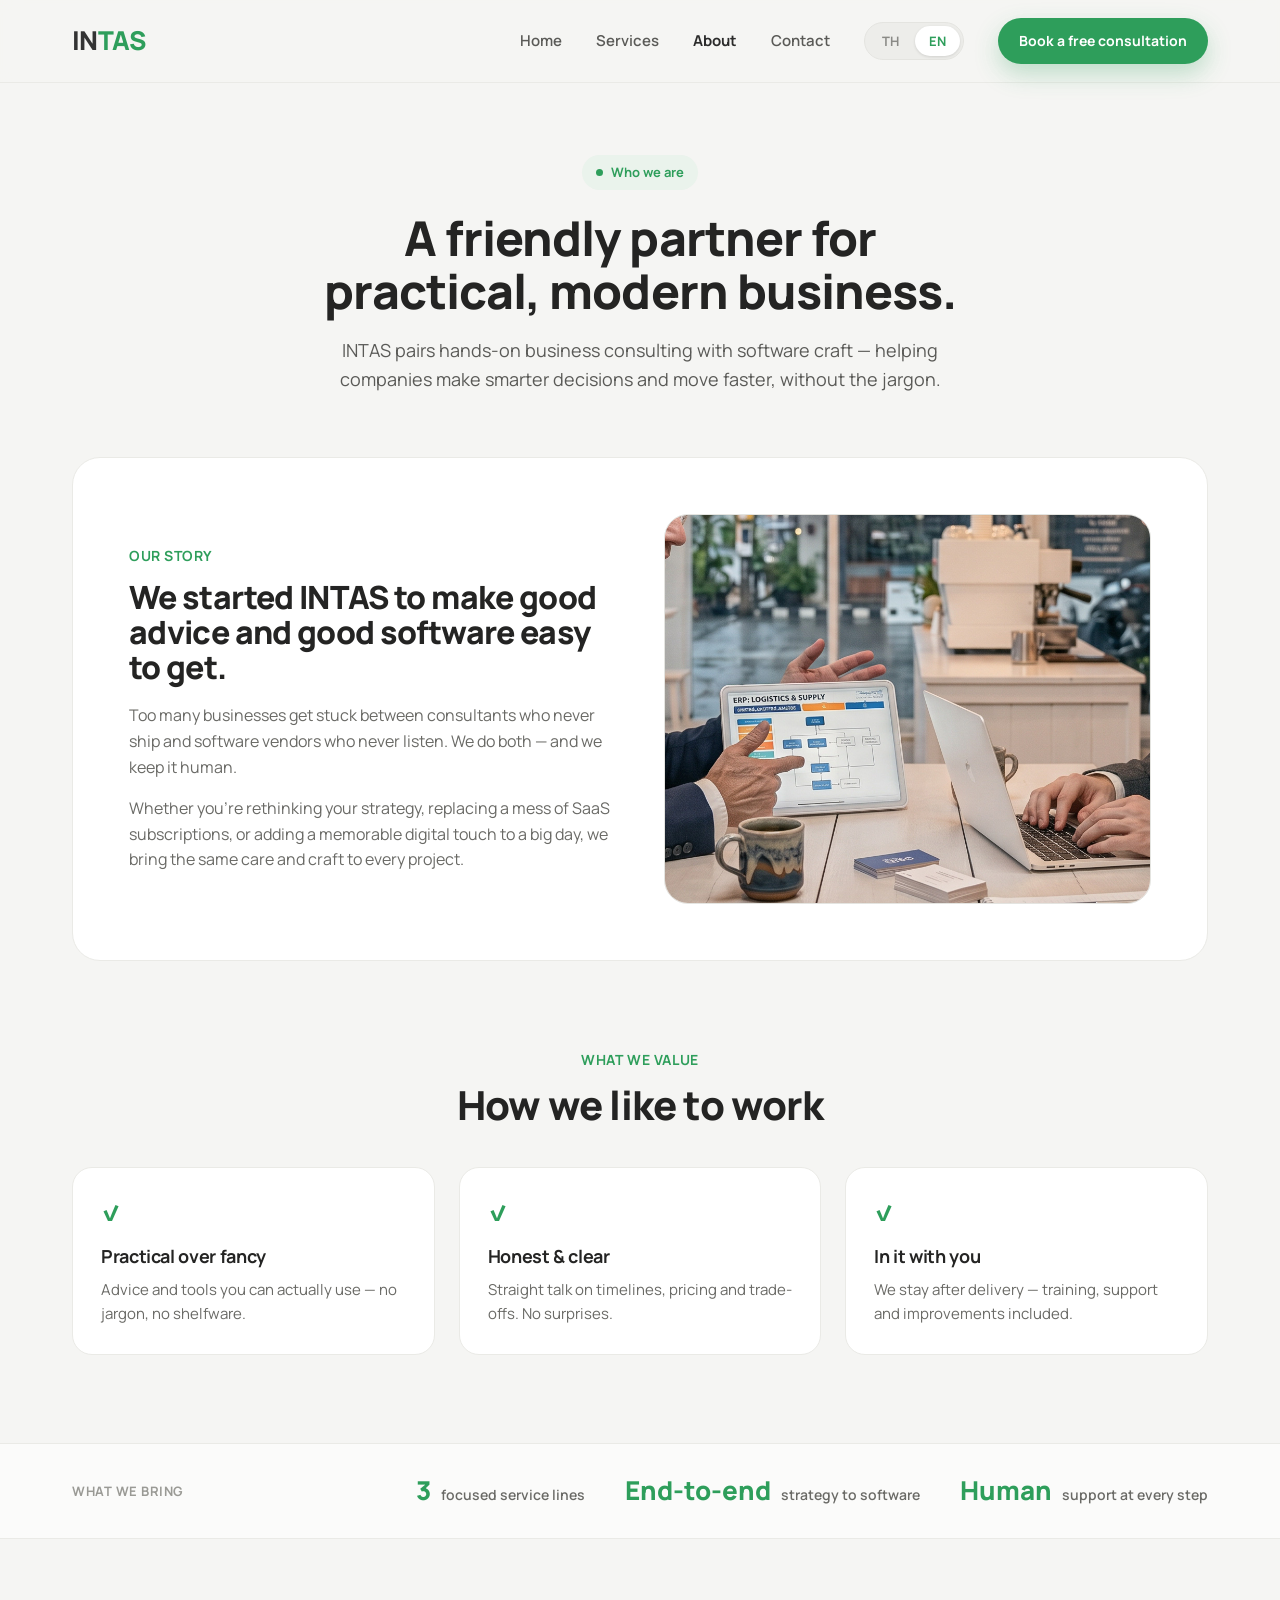
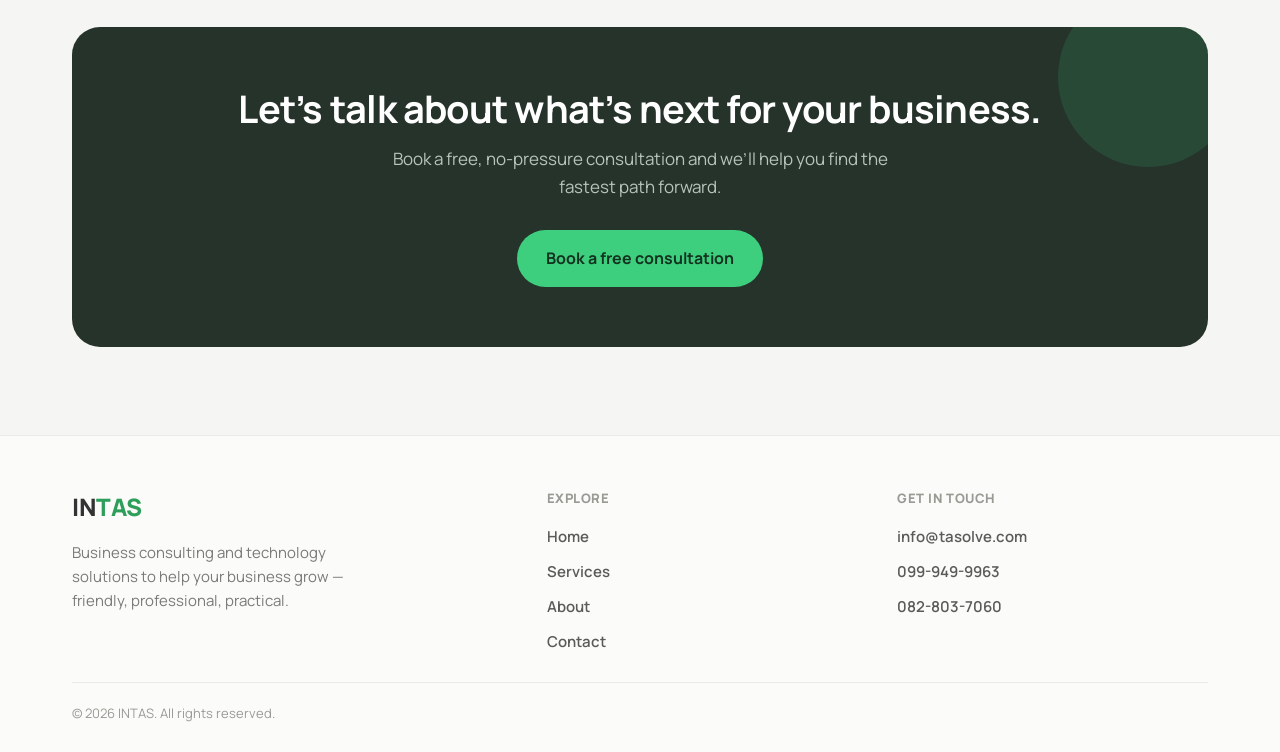
==== site/about.html @ 65f64a59 "Add INTAS bilingual (TH/EN) marketing site Complete 4-page static site (Home, Services, About, Conta" ====
<!DOCTYPE html>
<html lang="en">
<head>
  <meta charset="utf-8">
  <meta name="viewport" content="width=device-width, initial-scale=1">
  <title>About — INTAS</title>
  <meta name="description" content="INTAS is a friendly partner for practical, modern business — pairing hands-on consulting with software craft.">
  <link rel="preconnect" href="https://fonts.googleapis.com">
  <link rel="preconnect" href="https://fonts.gstatic.com" crossorigin>
  <link href="https://fonts.googleapis.com/css2?family=IBM+Plex+Sans+Thai:wght@400;500;600;700&family=Manrope:wght@400;500;600;700;800&display=swap" rel="stylesheet">
  <link rel="stylesheet" href="assets/css/styles.css">
</head>
<body>
<div class="page">

  <!-- NAV -->
  <header class="site-header">
    <nav class="nav wrap">
      <a href="index.html" class="brand">IN<span>TAS</span></a>
      <button class="nav-toggle" aria-label="Menu">
        <svg width="26" height="26" viewBox="0 0 24 24" fill="none" stroke="currentColor" stroke-width="2" stroke-linecap="round"><path d="M4 7h16M4 12h16M4 17h16"/></svg>
      </button>
      <div class="nav-links">
        <a href="index.html" class="nav-link" data-i18n="nav.home">Home</a>
        <a href="services.html" class="nav-link" data-i18n="nav.services">Services</a>
        <a href="about.html" class="nav-link active" data-i18n="nav.about">About</a>
        <a href="contact.html" class="nav-link" data-i18n="nav.contact">Contact</a>
        <div class="lang">
          <button data-lang="TH">TH</button>
          <button data-lang="EN">EN</button>
        </div>
        <a href="contact.html" class="btn btn-primary btn-sm" data-i18n="nav.cta">Book a free consultation</a>
      </div>
    </nav>
  </header>

  <!-- PAGE HERO -->
  <section class="page-hero wrap">
    <div class="badge" style="margin-left:auto;margin-right:auto;"><span class="dot"></span><span data-i18n="home.about.eyebrow">Who we are</span></div>
    <h1 data-i18n="about.hero.title">A friendly partner for practical, modern business.</h1>
    <p data-i18n="about.hero.text">INTAS pairs hands-on business consulting with software craft — helping companies make smarter decisions and move faster, without the jargon.</p>
  </section>

  <!-- STORY -->
  <section class="wrap section-pad" style="padding-top:24px;">
    <div class="panel">
      <div>
        <div class="eyebrow" data-i18n="about.story.eyebrow">Our story</div>
        <h2 class="h2" style="font-size:32px;margin-bottom:18px;" data-i18n="about.story.title">We started INTAS to make good advice and good software easy to get.</h2>
        <p style="font-size:16px;color:#6A6A66;margin:0 0 16px;" data-i18n="about.story.p1">Too many businesses get stuck between consultants who never ship and software vendors who never listen. We do both — and we keep it human.</p>
        <p style="font-size:16px;color:#6A6A66;margin:0;" data-i18n="about.story.p2">Whether you’re rethinking your strategy, replacing a mess of SaaS subscriptions, or adding a memorable digital touch to a big day, we bring the same care and craft to every project.</p>
      </div>
      <div class="photo has-img" style="aspect-ratio:5/4;"><img src="assets/img/team.jpg" alt="The INTAS team"></div>
    </div>
  </section>

  <!-- VALUES -->
  <section class="wrap section-pad" style="padding-top:0;">
    <div class="center" style="margin-bottom:40px;">
      <div class="eyebrow" data-i18n="about.values.eyebrow">What we value</div>
      <h2 class="h2" data-i18n="about.values.title">How we like to work</h2>
    </div>
    <div class="value-grid">
      <div class="value">
        <div class="num">✓</div>
        <h3 data-i18n="about.v1.t">Practical over fancy</h3>
        <p data-i18n="about.v1.d">Advice and tools you can actually use — no jargon, no shelfware.</p>
      </div>
      <div class="value">
        <div class="num">✓</div>
        <h3 data-i18n="about.v2.t">Honest &amp; clear</h3>
        <p data-i18n="about.v2.d">Straight talk on timelines, pricing and trade-offs. No surprises.</p>
      </div>
      <div class="value">
        <div class="num">✓</div>
        <h3 data-i18n="about.v3.t">In it with you</h3>
        <p data-i18n="about.v3.d">We stay after delivery — training, support and improvements included.</p>
      </div>
    </div>
  </section>

  <!-- STATS STRIP -->
  <section class="trust">
    <div class="trust-inner wrap">
      <span class="label" data-i18n="about.stats.title">What we bring</span>
      <div class="stats">
        <div class="stat"><span class="big" data-i18n="trust.s1big">3</span><span class="sm" data-i18n="trust.s1">focused service lines</span></div>
        <div class="stat"><span class="big" data-i18n="trust.s2big">End-to-end</span><span class="sm" data-i18n="trust.s2">strategy to software</span></div>
        <div class="stat"><span class="big" data-i18n="trust.s3big">Human</span><span class="sm" data-i18n="trust.s3">support at every step</span></div>
      </div>
    </div>
  </section>

  <!-- CTA BAND -->
  <section class="wrap section-pad">
    <div class="cta-band">
      <h2 data-i18n="cta.title">Let’s talk about what’s next for your business.</h2>
      <p data-i18n="cta.text">Book a free, no-pressure consultation and we’ll help you find the fastest path forward.</p>
      <a href="contact.html" class="btn btn-bright" data-i18n="cta.btn">Book a free consultation</a>
    </div>
  </section>

  <!-- FOOTER -->
  <footer class="site-footer">
    <div class="footer-grid wrap">
      <div>
        <div class="brand">IN<span>TAS</span></div>
        <p data-i18n="footer.tagline">Business consulting and technology solutions to help your business grow — friendly, professional, practical.</p>
      </div>
      <div class="footer-col">
        <div class="head" data-i18n="footer.explore">Explore</div>
        <div class="links">
          <a href="index.html" data-i18n="nav.home">Home</a>
          <a href="services.html" data-i18n="nav.services">Services</a>
          <a href="about.html" data-i18n="nav.about">About</a>
          <a href="contact.html" data-i18n="nav.contact">Contact</a>
        </div>
      </div>
      <div class="footer-col">
        <div class="head" data-i18n="footer.getintouch">Get in touch</div>
        <div class="links">
          <a href="mailto:info@tasolve.com">info@tasolve.com</a>
          <a href="tel:0999499963">099-949-9963</a>
          <a href="tel:0828037060">082-803-7060</a>
        </div>
      </div>
    </div>
    <div class="footer-bottom wrap">
      <div class="rule" data-i18n="footer.rights">© 2026 INTAS. All rights reserved.</div>
    </div>
  </footer>

</div>
<script src="assets/js/i18n.js"></script>
<script src="assets/js/main.js"></script>
</body>
</html>
---- site/assets/css/styles.css ----
/* ===========================================================
   INTAS — design system
   Extracted from the original bundle and expanded into a
   clean, reusable stylesheet for the full multi-page site.
   =========================================================== */

:root {
  --bg:        #F5F5F3;
  --surface:   #FFFFFF;
  --surface-2: #FBFBFA;
  --tint:      #EAF3EC;   /* soft green wash */
  --ink:       #242423;   /* headings */
  --body:      #2B2B2B;
  --muted:     #6A6A66;
  --muted-2:   #5A5A57;
  --faint:     #9A9A95;
  --line:      #EAEAE6;
  --line-2:    #E4E4E0;
  --green:     #2E9E5B;
  --green-dk:  #24824A;
  --green-br:  #3ECF7E;
  --dark:      #26332B;
  --shadow-sm: 0 1px 4px rgba(30,30,28,0.08);
  --shadow-md: 0 10px 24px rgba(46,158,91,0.28);
  --shadow-lg: 0 14px 34px rgba(30,30,28,0.10);
  --radius:    20px;
  --radius-lg: 28px;
  --wrap:      1200px;
}

* { box-sizing: border-box; }
html, body { margin: 0; padding: 0; }
html { scroll-behavior: smooth; }

body {
  /* Latin renders in Manrope; Thai glyphs fall through to IBM Plex Sans Thai */
  font-family: 'Manrope', 'IBM Plex Sans Thai', system-ui, -apple-system, BlinkMacSystemFont, sans-serif;
  background: var(--bg);
  color: var(--body);
  -webkit-font-smoothing: antialiased;
  line-height: 1.6;
}

/* ---------- Thai typography tuning ----------
   Thai stacks vowels/tone marks vertically and doesn't use negative
   letter-spacing, so tighten nothing and give headings room to breathe. */
html[lang="th"] body,
html[lang="th"] h1, html[lang="th"] h2, html[lang="th"] h3,
html[lang="th"] .h1, html[lang="th"] .h2, html[lang="th"] .h3,
html[lang="th"] .brand { letter-spacing: normal; }
html[lang="th"] .h1, html[lang="th"] .hero h1 { line-height: 1.22; }
html[lang="th"] .h2, html[lang="th"] .cta-band h2,
html[lang="th"] .page-hero h1 { line-height: 1.3; }
html[lang="th"] .lead, html[lang="th"] p { line-height: 1.8; }
html[lang="th"] .badge, html[lang="th"] .eyebrow,
html[lang="th"] .trust .label, html[lang="th"] .footer-col .head,
html[lang="th"] .contact-item .k { letter-spacing: 0.01em; }

a { color: var(--green); text-decoration: none; transition: color .15s; }
a:hover { color: var(--green-dk); }
::selection { background: #cfe9d8; }
img { max-width: 100%; display: block; }

h1, h2, h3 { color: var(--ink); letter-spacing: -0.02em; margin: 0; }

.wrap { max-width: var(--wrap); margin: 0 auto; width: 100%; }
.page { min-height: 100vh; display: flex; flex-direction: column; background: var(--bg); }
.eyebrow {
  color: var(--green); font-weight: 700; font-size: 14px;
  letter-spacing: 0.04em; text-transform: uppercase; margin-bottom: 12px;
}
.lead { font-size: 19px; line-height: 1.6; color: var(--muted-2); }

/* ---------- buttons ---------- */
.btn {
  display: inline-block; font-weight: 700; font-size: 16px;
  padding: 15px 28px; border-radius: 999px; cursor: pointer;
  border: 1px solid transparent; transition: transform .12s, box-shadow .12s, background .15s;
  font-family: inherit;
}
.btn:hover { transform: translateY(-1px); }
.btn-primary { background: var(--green); color: #fff; box-shadow: var(--shadow-md); }
.btn-primary:hover { background: var(--green-dk); color: #fff; }
.btn-ghost { background: #fff; color: var(--body); border-color: var(--line-2); }
.btn-ghost:hover { color: var(--body); border-color: #cfcfca; }
.btn-bright { background: var(--green-br); color: #123320; }
.btn-bright:hover { color: #123320; }
.btn-sm { font-size: 14px; padding: 11px 20px; }

/* ---------- header / nav ---------- */
.site-header {
  position: sticky; top: 0; z-index: 20;
  background: rgba(245,245,243,0.85);
  backdrop-filter: blur(10px); -webkit-backdrop-filter: blur(10px);
  border-bottom: 1px solid var(--line);
}
.nav { padding: 18px 32px; display: flex; align-items: center; justify-content: space-between; gap: 24px; }
.brand { font-size: 26px; font-weight: 800; letter-spacing: -0.02em; color: #333; }
.brand span { color: var(--green); }
.nav-links { display: flex; align-items: center; gap: 34px; }
.nav-links a.nav-link { color: var(--muted-2); font-weight: 600; font-size: 15px; }
.nav-links a.nav-link.active { color: var(--body); font-weight: 700; }
.nav-links a.nav-link:hover { color: var(--green); }

/* language toggle */
.lang {
  display: inline-flex; background: #EDEDEA; border: 1px solid var(--line-2);
  border-radius: 999px; padding: 3px; gap: 2px;
}
.lang button {
  padding: 6px 14px; border: none; border-radius: 999px; font-family: inherit;
  font-weight: 700; font-size: 13px; cursor: pointer; transition: all .15s;
  background: transparent; color: #8A8A86;
}
.lang button.active { background: #fff; color: var(--green); box-shadow: 0 1px 3px rgba(0,0,0,0.12); }

/* mobile nav toggle */
.nav-toggle {
  display: none; background: none; border: none; cursor: pointer; padding: 6px;
  color: var(--ink);
}

/* ---------- sections ---------- */
section { width: 100%; }
.section-pad { padding: 88px 32px; }
.section-head { display: flex; align-items: flex-end; justify-content: space-between; gap: 24px; margin-bottom: 40px; flex-wrap: wrap; }
.h1 { font-size: 56px; line-height: 1.08; font-weight: 800; color: var(--ink); text-wrap: balance; }
.h2 { font-size: 40px; line-height: 1.1; font-weight: 800; }
.h3 { font-size: 21px; font-weight: 800; }

/* pill badge */
.badge {
  display: inline-flex; align-items: center; gap: 8px; background: var(--tint);
  color: var(--green); font-weight: 700; font-size: 13px; padding: 7px 14px;
  border-radius: 999px; margin-bottom: 22px;
}
.badge .dot { width: 7px; height: 7px; border-radius: 50%; background: var(--green); display: inline-block; }

/* ---------- hero ---------- */
.hero { display: grid; grid-template-columns: 1.05fr 0.95fr; gap: 56px; align-items: center; padding: 80px 32px 70px; }
.hero h1 { margin: 0 0 22px; }
.hero .lead { margin: 0 0 34px; max-width: 520px; }
.hero-actions { display: flex; gap: 14px; flex-wrap: wrap; }
.hero-art { position: relative; }
.photo {
  border-radius: 24px; overflow: hidden; border: 1px solid var(--line-2);
  background-image: repeating-linear-gradient(135deg,#EDEDEA 0 14px,#F4F4F1 14px 28px);
  display: flex; align-items: flex-end; justify-content: center; padding: 22px;
}
.photo .tag {
  font-family: ui-monospace, Menlo, monospace; font-size: 12px; color: var(--faint);
  background: #fff; padding: 6px 12px; border-radius: 8px; border: 1px solid var(--line-2);
}
/* real image variant — fills the box, no stripes/padding */
.photo.has-img { padding: 0; background: none; }
.photo.has-img img { width: 100%; height: 100%; object-fit: cover; }
.float-card {
  position: absolute; bottom: -22px; left: -22px; background: #fff; border: 1px solid #EAEAE6;
  border-radius: 18px; padding: 16px 20px; box-shadow: var(--shadow-lg);
  display: flex; align-items: center; gap: 14px;
}
.float-card .ic {
  width: 44px; height: 44px; border-radius: 12px; background: var(--tint);
  display: flex; align-items: center; justify-content: center; font-weight: 800; color: var(--green); font-size: 18px;
}
.float-card .t1 { font-weight: 800; font-size: 16px; color: var(--ink); }
.float-card .t2 { font-size: 13px; color: #7A7A76; }

/* ---------- trust strip ---------- */
.trust { border-top: 1px solid var(--line); border-bottom: 1px solid var(--line); background: var(--surface-2); }
.trust-inner { padding: 26px 32px; display: flex; flex-wrap: wrap; gap: 40px; align-items: center; justify-content: space-between; }
.trust .label { font-size: 13px; font-weight: 700; letter-spacing: 0.04em; text-transform: uppercase; color: var(--faint); }
.trust .stats { display: flex; flex-wrap: wrap; gap: 40px; }
.stat { display: flex; align-items: baseline; gap: 10px; }
.stat .big { font-size: 26px; font-weight: 800; color: var(--green); }
.stat .sm { font-size: 14px; color: var(--muted); font-weight: 600; }

/* ---------- cards grid ---------- */
.grid-3 { display: grid; grid-template-columns: repeat(3,1fr); gap: 24px; }
.grid-2 { display: grid; grid-template-columns: 1fr 1fr; gap: 24px; }
.card {
  background: #fff; border: 1px solid var(--line); border-radius: var(--radius);
  padding: 30px; display: flex; flex-direction: column; gap: 16px;
}
.card .icon {
  width: 52px; height: 52px; border-radius: 14px; background: var(--tint);
  display: flex; align-items: center; justify-content: center;
}
.card h3 { color: var(--ink); }
.card p { font-size: 15px; line-height: 1.6; color: var(--muted); margin: 0; flex: 1; }
.card .more { font-weight: 700; font-size: 14px; color: var(--green); }

/* feature list inside cards */
.ticks { list-style: none; padding: 0; margin: 0; display: flex; flex-direction: column; gap: 10px; }
.ticks li { display: flex; gap: 10px; font-size: 15px; color: var(--muted-2); line-height: 1.5; }
.ticks li::before { content: "✓"; color: var(--green); font-weight: 800; }

/* ---------- panel (about teaser / generic) ---------- */
.panel {
  background: #fff; border: 1px solid var(--line); border-radius: var(--radius-lg);
  padding: 56px; display: grid; grid-template-columns: 1fr 1fr; gap: 48px; align-items: center;
}

/* ---------- CTA band ---------- */
.cta-band {
  background: var(--dark); border-radius: var(--radius-lg); padding: 60px;
  text-align: center; position: relative; overflow: hidden;
}
.cta-band::after {
  content: ""; position: absolute; top: -40px; right: -30px; width: 180px; height: 180px;
  border-radius: 50%; background: rgba(62,207,126,0.14);
}
.cta-band h2 { color: #fff; font-size: 38px; line-height: 1.12; margin: 0 0 16px; position: relative; }
.cta-band p { font-size: 17px; color: #B7C4BB; margin: 0 auto 30px; max-width: 520px; position: relative; }
.cta-band .btn { position: relative; }

/* ---------- footer ---------- */
.site-footer { margin-top: auto; border-top: 1px solid var(--line); background: var(--surface-2); }
.footer-grid { padding: 52px 32px 28px; display: grid; grid-template-columns: 1.4fr 1fr 1fr; gap: 40px; }
.footer-grid .brand { font-size: 24px; margin-bottom: 14px; }
.footer-grid p { font-size: 15px; line-height: 1.6; color: #7A7A76; margin: 0; max-width: 300px; }
.footer-col .head { font-size: 13px; font-weight: 800; letter-spacing: 0.04em; text-transform: uppercase; color: var(--faint); margin-bottom: 16px; }
.footer-col .links { display: flex; flex-direction: column; gap: 11px; }
.footer-col .links a { color: var(--muted-2); font-weight: 600; font-size: 15px; }
.footer-col .links a:hover { color: var(--green); }
.footer-bottom { padding: 0 32px 28px; }
.footer-bottom .rule { border-top: 1px solid var(--line); padding-top: 20px; font-size: 13px; color: var(--faint); }

/* ---------- page header (inner pages) ---------- */
.page-hero { padding: 72px 32px 40px; text-align: center; }
.page-hero h1 { font-size: 48px; line-height: 1.1; font-weight: 800; margin: 0 auto 18px; max-width: 720px; text-wrap: balance; }
.page-hero p { font-size: 18px; color: var(--muted-2); margin: 0 auto; max-width: 620px; }

/* ---------- contact form ---------- */
.form-grid { display: grid; grid-template-columns: 1fr 1fr; gap: 48px; align-items: start; }
.field { display: flex; flex-direction: column; gap: 7px; margin-bottom: 18px; }
.field label { font-size: 14px; font-weight: 700; color: var(--ink); }
.field input, .field textarea, .field select {
  font-family: inherit; font-size: 15px; color: var(--body); background: #fff;
  border: 1px solid var(--line-2); border-radius: 12px; padding: 13px 15px; width: 100%;
  transition: border-color .15s, box-shadow .15s;
}
.field textarea { min-height: 130px; resize: vertical; }
.field input:focus, .field textarea:focus, .field select:focus {
  outline: none; border-color: var(--green); box-shadow: 0 0 0 3px rgba(46,158,91,0.14);
}
.contact-panel {
  background: #fff; border: 1px solid var(--line); border-radius: var(--radius-lg); padding: 40px;
}
.contact-info { display: flex; flex-direction: column; gap: 26px; }
.contact-item { display: flex; gap: 16px; align-items: flex-start; }
.contact-item .ic {
  width: 46px; height: 46px; flex: none; border-radius: 12px; background: var(--tint);
  display: flex; align-items: center; justify-content: center;
}
.contact-item .k { font-size: 13px; font-weight: 700; text-transform: uppercase; letter-spacing: 0.04em; color: var(--faint); margin-bottom: 3px; }
.contact-item .v { font-size: 16px; font-weight: 700; color: var(--ink); }
.contact-item .v a { color: var(--ink); }
.contact-item .v a:hover { color: var(--green); }
.form-note { font-size: 13px; color: var(--faint); margin-top: 6px; }
.form-success {
  display: none; background: var(--tint); border: 1px solid #cfe9d8; color: var(--green-dk);
  border-radius: 12px; padding: 14px 16px; font-weight: 600; font-size: 15px; margin-bottom: 18px;
}
.form-success.show { display: block; }

/* ---------- value / step rows ---------- */
.value-grid { display: grid; grid-template-columns: repeat(3,1fr); gap: 24px; }
.value { background: #fff; border: 1px solid var(--line); border-radius: var(--radius); padding: 28px; }
.value .num { font-size: 22px; font-weight: 800; color: var(--green); margin-bottom: 10px; }
.value h3 { font-size: 18px; margin-bottom: 8px; }
.value p { font-size: 15px; color: var(--muted); margin: 0; }

/* utilities */
.mt-0 { margin-top: 0; }
.center { text-align: center; }
.max-720 { max-width: 720px; margin-left: auto; margin-right: auto; }

/* ===========================================================
   Responsive
   =========================================================== */
@media (max-width: 900px) {
  .h1, .hero h1 { font-size: 42px; }
  .h2 { font-size: 32px; }
  .page-hero h1 { font-size: 38px; }
  .cta-band h2 { font-size: 30px; }
  .hero { grid-template-columns: 1fr; gap: 40px; padding: 56px 24px 50px; }
  .grid-3, .value-grid { grid-template-columns: 1fr; }
  .grid-2 { grid-template-columns: 1fr; }
  .panel { grid-template-columns: 1fr; padding: 36px; }
  .form-grid { grid-template-columns: 1fr; gap: 32px; }
  .footer-grid { grid-template-columns: 1fr; gap: 28px; }
  .section-pad { padding: 60px 24px; }
  .cta-band { padding: 40px 28px; }

  /* mobile nav */
  .nav-toggle { display: inline-flex; }
  .nav-links {
    position: absolute; top: 100%; left: 0; right: 0;
    background: var(--bg); border-bottom: 1px solid var(--line);
    flex-direction: column; align-items: stretch; gap: 0; padding: 8px 24px 20px;
    display: none;
  }
  .nav-links.open { display: flex; }
  .nav-links a.nav-link { padding: 12px 0; border-bottom: 1px solid var(--line); }
  .nav-links .lang, .nav-links .btn { align-self: flex-start; margin-top: 14px; }
}

@media (max-width: 560px) {
  .nav { padding: 16px 20px; }
  .section-pad { padding: 48px 20px; }
  .hero { padding: 40px 20px; }
  .page-hero { padding: 48px 20px 28px; }
  .h1, .hero h1 { font-size: 34px; }
  .page-hero h1 { font-size: 30px; }
  .contact-panel, .panel { padding: 26px; }
  .float-card { left: 0; bottom: -18px; }
}
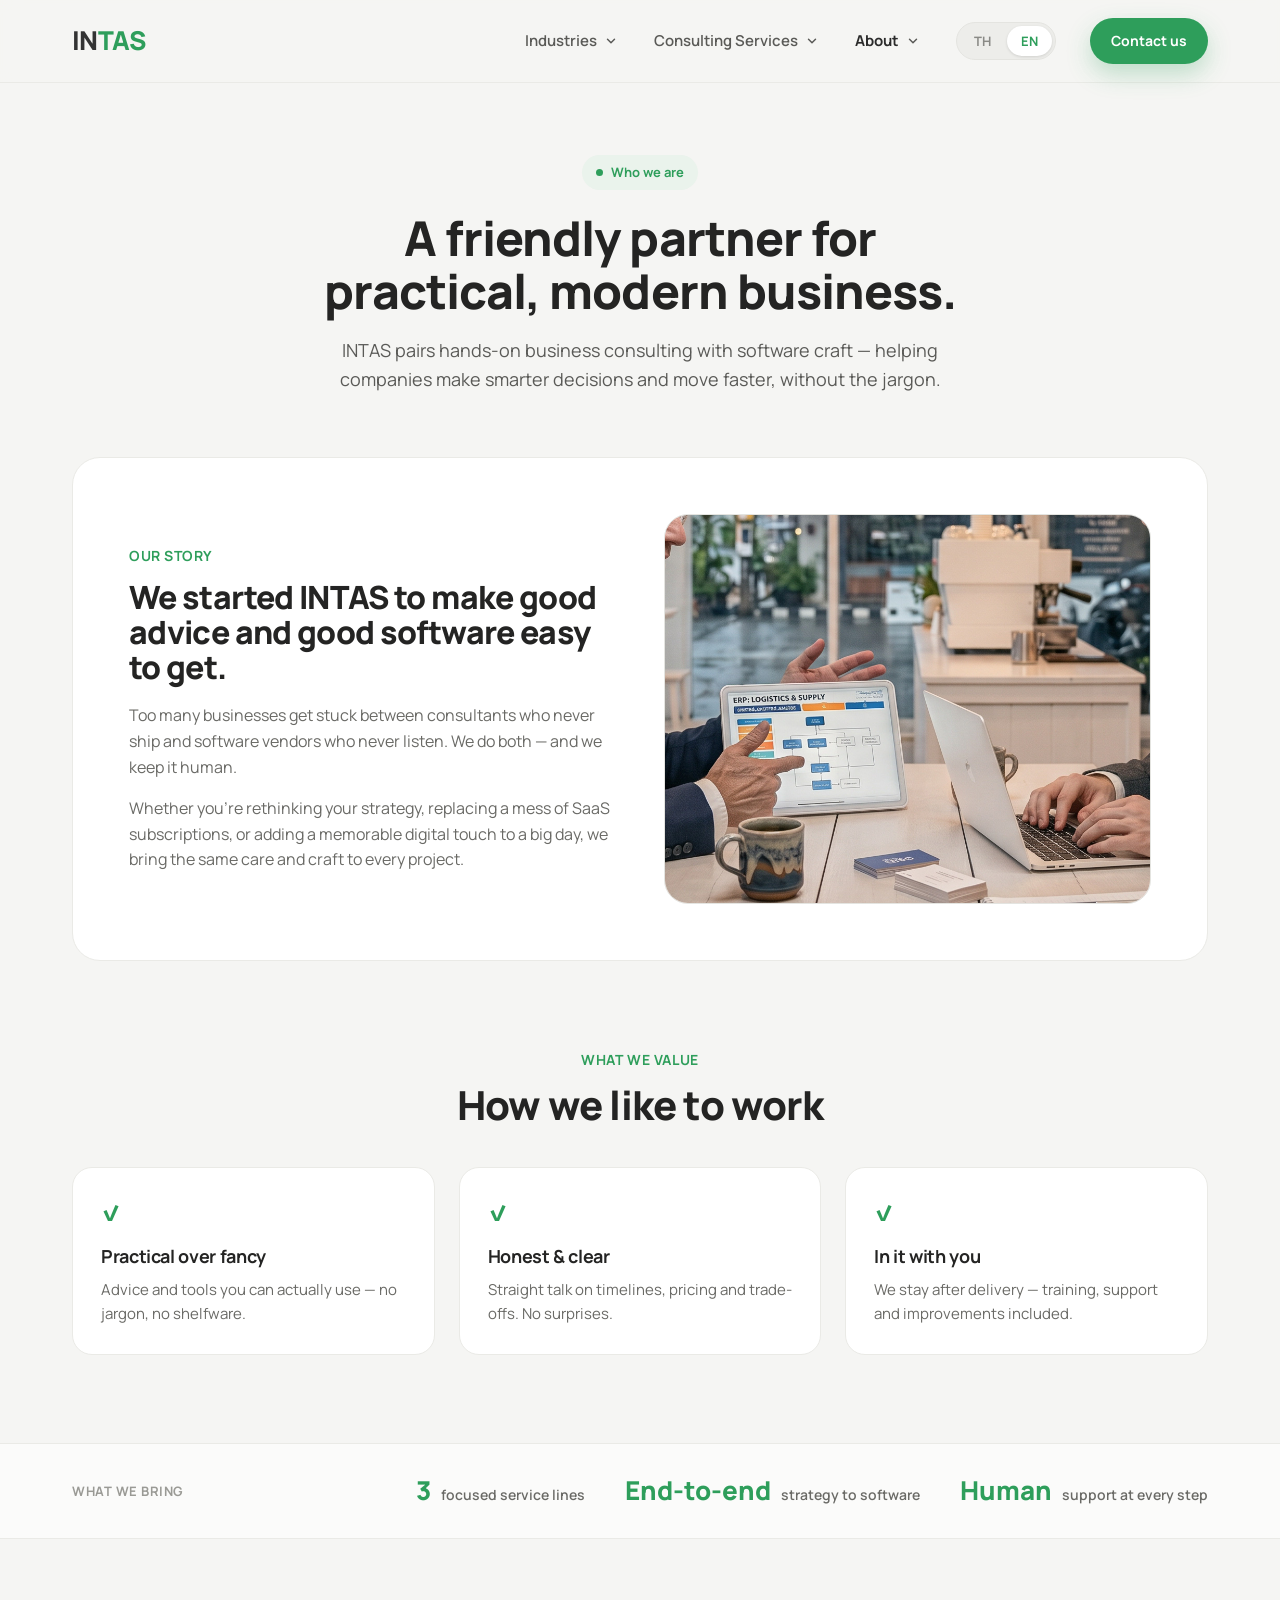
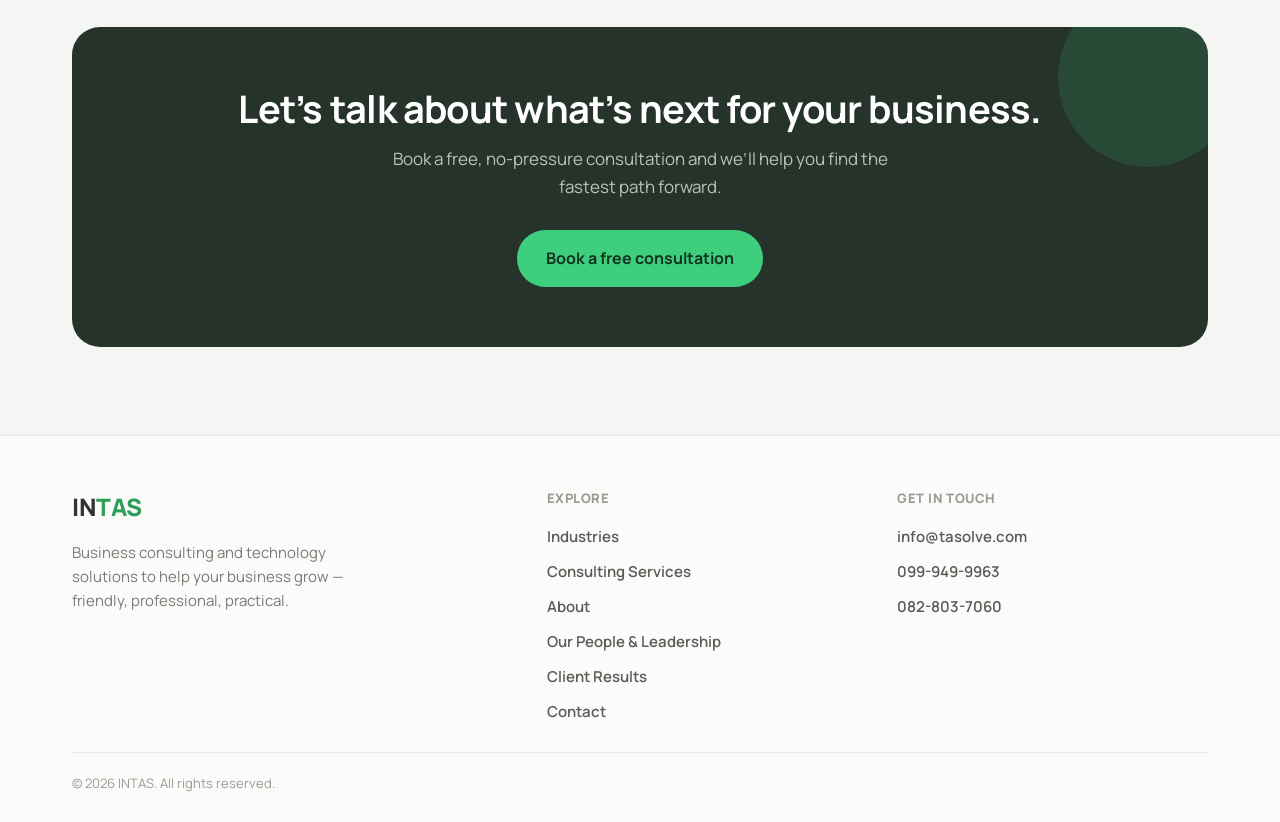
==== commit f3b0094f: "Rework navigation, add three pages, restyle homepage hero Navigation - Remove the Home link that was" ====
--- a/site/about.html
+++ b/site/about.html
@@ -21,15 +21,54 @@
         <svg width="26" height="26" viewBox="0 0 24 24" fill="none" stroke="currentColor" stroke-width="2" stroke-linecap="round"><path d="M4 7h16M4 12h16M4 17h16"/></svg>
       </button>
       <div class="nav-links">
-        <a href="index.html" class="nav-link" data-i18n="nav.home">Home</a>
-        <a href="services.html" class="nav-link" data-i18n="nav.services">Services</a>
-        <a href="about.html" class="nav-link active" data-i18n="nav.about">About</a>
-        <a href="contact.html" class="nav-link" data-i18n="nav.contact">Contact</a>
+        <div class="nav-item has-dropdown">
+          <div class="nav-item-row">
+            <a href="industries.html" class="nav-link" data-i18n="nav.industries">Industries</a>
+            <button class="dropdown-toggle" aria-expanded="false" aria-haspopup="true" aria-label="Toggle industries menu">
+              <svg width="14" height="14" viewBox="0 0 24 24" fill="none" stroke="currentColor" stroke-width="2.5" stroke-linecap="round" stroke-linejoin="round"><path d="M6 9l6 6 6-6"/></svg>
+            </button>
+          </div>
+          <div class="dropdown dropdown-2col">
+            <a href="industries.html#retail" data-i18n="ind.retail.name">Retail &amp; Shopping Centres</a>
+            <a href="industries.html#fnb" data-i18n="ind.fnb.name">Food &amp; Beverage</a>
+            <a href="industries.html#realestate" data-i18n="ind.realestate.name">Real Estate &amp; Property</a>
+            <a href="industries.html#financial" data-i18n="ind.financial.name">Financial Services</a>
+            <a href="industries.html#fmcg" data-i18n="ind.fmcg.name">Consumer Goods &amp; FMCG</a>
+            <a href="industries.html#transport" data-i18n="ind.transport.name">Transport &amp; Infrastructure</a>
+          </div>
+        </div>
+        <div class="nav-item has-dropdown">
+          <div class="nav-item-row">
+            <a href="services.html" class="nav-link" data-i18n="nav.services">Consulting Services</a>
+            <button class="dropdown-toggle" aria-expanded="false" aria-haspopup="true" aria-label="Toggle services menu">
+              <svg width="14" height="14" viewBox="0 0 24 24" fill="none" stroke="currentColor" stroke-width="2.5" stroke-linecap="round" stroke-linejoin="round"><path d="M6 9l6 6 6-6"/></svg>
+            </button>
+          </div>
+          <div class="dropdown">
+            <a href="services.html#consulting" data-i18n="services.s1.title">Business Consulting</a>
+            <a href="services.html#software" data-i18n="services.s2.title">Custom Enterprise Software</a>
+            <a href="services.html#ewedding" data-i18n="services.s3.title">e-Wedding Cards &amp; Games</a>
+          </div>
+        </div>
+        <div class="nav-item has-dropdown">
+          <div class="nav-item-row">
+            <a href="about.html" class="nav-link active" data-i18n="nav.about">About</a>
+            <button class="dropdown-toggle" aria-expanded="false" aria-haspopup="true" aria-label="Toggle about menu">
+              <svg width="14" height="14" viewBox="0 0 24 24" fill="none" stroke="currentColor" stroke-width="2.5" stroke-linecap="round" stroke-linejoin="round"><path d="M6 9l6 6 6-6"/></svg>
+            </button>
+          </div>
+          <div class="dropdown">
+            <a href="about.html#what-we-do" data-i18n="nav.about.do">What We Do</a>
+            <a href="about.html#what-we-believe" data-i18n="nav.about.believe">What We Believe</a>
+            <a href="team.html" data-i18n="nav.about.people">Our People &amp; Leadership</a>
+            <a href="results.html" data-i18n="nav.about.results">Client Results</a>
+          </div>
+        </div>
         <div class="lang">
           <button data-lang="TH">TH</button>
           <button data-lang="EN">EN</button>
         </div>
-        <a href="contact.html" class="btn btn-primary btn-sm" data-i18n="nav.cta">Book a free consultation</a>
+        <a href="contact.html" class="btn btn-primary btn-sm" data-i18n="nav.cta">Contact us</a>
       </div>
     </nav>
   </header>
@@ -42,7 +81,7 @@
   </section>
 
   <!-- STORY -->
-  <section class="wrap section-pad" style="padding-top:24px;">
+  <section id="what-we-do" class="wrap section-pad" style="padding-top:24px;">
     <div class="panel">
       <div>
         <div class="eyebrow" data-i18n="about.story.eyebrow">Our story</div>
@@ -55,7 +94,7 @@
   </section>
 
   <!-- VALUES -->
-  <section class="wrap section-pad" style="padding-top:0;">
+  <section id="what-we-believe" class="wrap section-pad" style="padding-top:0;">
     <div class="center" style="margin-bottom:40px;">
       <div class="eyebrow" data-i18n="about.values.eyebrow">What we value</div>
       <h2 class="h2" data-i18n="about.values.title">How we like to work</h2>
@@ -104,15 +143,17 @@
   <footer class="site-footer">
     <div class="footer-grid wrap">
       <div>
-        <div class="brand">IN<span>TAS</span></div>
+        <a href="index.html" class="brand">IN<span>TAS</span></a>
         <p data-i18n="footer.tagline">Business consulting and technology solutions to help your business grow — friendly, professional, practical.</p>
       </div>
       <div class="footer-col">
         <div class="head" data-i18n="footer.explore">Explore</div>
         <div class="links">
-          <a href="index.html" data-i18n="nav.home">Home</a>
-          <a href="services.html" data-i18n="nav.services">Services</a>
+          <a href="industries.html" data-i18n="nav.industries">Industries</a>
+          <a href="services.html" data-i18n="nav.services">Consulting Services</a>
           <a href="about.html" data-i18n="nav.about">About</a>
+          <a href="team.html" data-i18n="nav.about.people">Our People &amp; Leadership</a>
+          <a href="results.html" data-i18n="nav.about.results">Client Results</a>
           <a href="contact.html" data-i18n="nav.contact">Contact</a>
         </div>
       </div>
--- a/site/assets/css/styles.css
+++ b/site/assets/css/styles.css
@@ -49,12 +49,19 @@
 html[lang="th"] .h1, html[lang="th"] .h2, html[lang="th"] .h3,
 html[lang="th"] .brand { letter-spacing: normal; }
 html[lang="th"] .h1, html[lang="th"] .hero h1 { line-height: 1.22; }
+/* Thai glyphs run wider and taller: smaller scale, looser leading,
+   so line 1 stays on one line instead of stranding a word */
+html[lang="th"] .statement {
+  font-size: clamp(30px, 5.2vw, 66px);
+  line-height: 1.3; letter-spacing: normal;
+}
 html[lang="th"] .h2, html[lang="th"] .cta-band h2,
 html[lang="th"] .page-hero h1 { line-height: 1.3; }
 html[lang="th"] .lead, html[lang="th"] p { line-height: 1.8; }
 html[lang="th"] .badge, html[lang="th"] .eyebrow,
 html[lang="th"] .trust .label, html[lang="th"] .footer-col .head,
-html[lang="th"] .contact-item .k { letter-spacing: 0.01em; }
+html[lang="th"] .contact-item .k,
+html[lang="th"] .capabilities { letter-spacing: 0.01em; }
 
 a { color: var(--green); text-decoration: none; transition: color .15s; }
 a:hover { color: var(--green-dk); }
@@ -101,6 +108,84 @@
 .nav-links a.nav-link { color: var(--muted-2); font-weight: 600; font-size: 15px; }
 .nav-links a.nav-link.active { color: var(--body); font-weight: 700; }
 .nav-links a.nav-link:hover { color: var(--green); }
+
+/* nav dropdown */
+.nav-item { position: relative; }
+.nav-item-row { display: flex; align-items: center; gap: 5px; }
+.dropdown-toggle {
+  display: inline-flex; align-items: center; background: none; border: none;
+  padding: 2px; cursor: pointer; color: var(--muted-2);
+  transition: transform .2s ease, color .15s;
+}
+.nav-item:hover .dropdown-toggle, .nav-item.open .dropdown-toggle { color: var(--green); }
+.nav-item:hover .dropdown-toggle, .nav-item.open .dropdown-toggle { transform: rotate(180deg); }
+
+.dropdown {
+  position: absolute; top: 100%; left: -18px; margin-top: 16px; z-index: 30;
+  min-width: 264px; padding: 10px;
+  background: var(--surface); border: 1px solid var(--line);
+  border-radius: 16px; box-shadow: var(--shadow-lg);
+  display: flex; flex-direction: column; gap: 2px;
+  opacity: 0; visibility: hidden; transform: translateY(-6px);
+  transition: opacity .18s ease, transform .18s ease, visibility .18s;
+}
+/* invisible bridge across the header gap so the menu survives the trip */
+.dropdown::before { content: ""; position: absolute; top: -16px; left: 0; right: 0; height: 16px; }
+.nav-item:hover .dropdown,
+.nav-item:focus-within .dropdown,
+.nav-item.open .dropdown { opacity: 1; visibility: visible; transform: translateY(0); }
+.dropdown a {
+  padding: 11px 14px; border-radius: 10px; white-space: nowrap;
+  font-size: 15px; font-weight: 600; color: var(--muted-2);
+  transition: background .15s, color .15s;
+}
+.dropdown a:hover { background: var(--tint); color: var(--green-dk); }
+
+/* wider menus split into two columns (Industries) */
+.dropdown-2col { display: grid; grid-template-columns: 1fr 1fr; min-width: 500px; }
+
+/* sticky header must not cover the heading we jump to */
+#consulting, #software, #ewedding,
+#what-we-do, #what-we-believe,
+#retail, #fnb, #realestate, #financial, #fmcg, #transport { scroll-margin-top: 104px; }
+
+/* ---------- people ---------- */
+.people-grid { display: grid; grid-template-columns: repeat(3, 1fr); gap: 24px; }
+.person {
+  background: var(--surface); border: 1px solid var(--line);
+  border-radius: var(--radius); padding: 30px; box-shadow: var(--shadow-sm);
+}
+.person .avatar {
+  width: 54px; height: 54px; border-radius: 50%;
+  background: var(--tint); color: var(--green-dk);
+  display: flex; align-items: center; justify-content: center;
+  font-weight: 800; font-size: 17px; letter-spacing: 0.02em; margin-bottom: 20px;
+}
+.person h3 { font-size: 19px; font-weight: 800; color: var(--ink); margin-bottom: 5px; }
+.person .role { font-size: 14px; font-weight: 700; color: var(--green); }
+.person .disc { font-size: 13px; color: var(--faint); margin-bottom: 18px; }
+.person .ticks li { font-size: 14px; }
+.industry .ticks li { font-size: 14px; }
+.industry .ticks { margin-top: 16px; }
+
+/* ---------- client results ---------- */
+.results-grid, .industries-grid { display: grid; grid-template-columns: repeat(2, 1fr); gap: 24px; }
+.result, .industry {
+  background: var(--surface); border: 1px solid var(--line);
+  border-radius: var(--radius); padding: 34px; box-shadow: var(--shadow-sm);
+}
+.result h3, .industry h3 { font-size: 22px; font-weight: 800; color: var(--ink); margin: 6px 0 14px; }
+.result p, .industry p { font-size: 15px; line-height: 1.65; color: var(--muted); margin: 0; }
+.metrics { display: flex; flex-wrap: wrap; gap: 8px; margin-top: 20px; }
+.metric {
+  background: var(--tint); color: var(--green-dk);
+  font-size: 13px; font-weight: 700; padding: 7px 13px; border-radius: 999px;
+}
+
+/* must stay above the 900px block so that one wins on small screens */
+@media (max-width: 1040px) {
+  .people-grid { grid-template-columns: repeat(2, 1fr); }
+}
 
 /* language toggle */
 .lang {
@@ -166,6 +251,55 @@
 .float-card .t1 { font-weight: 800; font-size: 16px; color: var(--ink); }
 .float-card .t2 { font-size: 13px; color: #7A7A76; }
 
+/* ---------- home statement hero ---------- */
+.hero-statement { padding: 96px 32px 88px; }
+.statement {
+  display: flex; flex-direction: column;
+  font-size: clamp(42px, 7.2vw, 92px);
+  font-weight: 800; line-height: 1.02; letter-spacing: -0.035em;
+  margin: 0 0 30px;
+}
+.statement .line-1 { color: var(--ink); }
+/* solid green first, so browsers without background-clip still read it */
+.statement .line-2 { color: var(--green); background-image: linear-gradient(96deg, #2E9E5B, #3ECF7E); }
+@supports ((-webkit-background-clip: text) or (background-clip: text)) {
+  .statement .line-2 {
+    -webkit-background-clip: text; background-clip: text;
+    -webkit-text-fill-color: transparent; color: transparent;
+  }
+}
+.statement-lead {
+  font-size: 20px; line-height: 1.6; color: var(--muted-2);
+  max-width: 60ch; margin: 0 0 38px;
+}
+.capabilities {
+  list-style: none; margin: 46px 0 0; padding: 0;
+  display: flex; flex-wrap: wrap; align-items: center;
+  font-size: 13px; font-weight: 700; letter-spacing: 0.08em;
+  text-transform: uppercase; color: var(--faint);
+}
+.capabilities li { padding: 4px 20px; border-left: 1px solid var(--line-2); }
+.capabilities li:first-child { padding-left: 0; border-left: none; }
+
+/* one orchestrated entrance, not scattered effects */
+@keyframes statement-rise {
+  from { opacity: 0; transform: translateY(12px); }
+  to   { opacity: 1; transform: none; }
+}
+.statement .line-1, .statement .line-2, .statement-lead,
+.hero-statement .btn, .capabilities {
+  animation: statement-rise .55s cubic-bezier(.2,.7,.3,1) both;
+}
+.statement .line-2 { animation-delay: .09s; }
+.statement-lead    { animation-delay: .18s; }
+.hero-statement .btn { animation-delay: .24s; }
+.capabilities      { animation-delay: .30s; }
+
+@media (prefers-reduced-motion: reduce) {
+  .statement .line-1, .statement .line-2, .statement-lead,
+  .hero-statement .btn, .capabilities { animation: none; }
+}
+
 /* ---------- trust strip ---------- */
 .trust { border-top: 1px solid var(--line); border-bottom: 1px solid var(--line); background: var(--surface-2); }
 .trust-inner { padding: 26px 32px; display: flex; flex-wrap: wrap; gap: 40px; align-items: center; justify-content: space-between; }
@@ -217,7 +351,7 @@
 /* ---------- footer ---------- */
 .site-footer { margin-top: auto; border-top: 1px solid var(--line); background: var(--surface-2); }
 .footer-grid { padding: 52px 32px 28px; display: grid; grid-template-columns: 1.4fr 1fr 1fr; gap: 40px; }
-.footer-grid .brand { font-size: 24px; margin-bottom: 14px; }
+.footer-grid .brand { display: inline-block; font-size: 24px; margin-bottom: 14px; }
 .footer-grid p { font-size: 15px; line-height: 1.6; color: #7A7A76; margin: 0; max-width: 300px; }
 .footer-col .head { font-size: 13px; font-weight: 800; letter-spacing: 0.04em; text-transform: uppercase; color: var(--faint); margin-bottom: 16px; }
 .footer-col .links { display: flex; flex-direction: column; gap: 11px; }
@@ -263,6 +397,11 @@
   border-radius: 12px; padding: 14px 16px; font-weight: 600; font-size: 15px; margin-bottom: 18px;
 }
 .form-success.show { display: block; }
+.form-error {
+  display: none; background: #FCEBEA; border: 1px solid #F3C9C6; color: #B4302A;
+  border-radius: 12px; padding: 14px 16px; font-weight: 600; font-size: 15px; margin-bottom: 18px;
+}
+.form-error.show { display: block; }
 
 /* ---------- value / step rows ---------- */
 .value-grid { display: grid; grid-template-columns: repeat(3,1fr); gap: 24px; }
@@ -285,7 +424,11 @@
   .page-hero h1 { font-size: 38px; }
   .cta-band h2 { font-size: 30px; }
   .hero { grid-template-columns: 1fr; gap: 40px; padding: 56px 24px 50px; }
+  .hero-statement { padding: 60px 24px 56px; }
+  .statement-lead { font-size: 18px; }
+  .capabilities { font-size: 12px; }
   .grid-3, .value-grid { grid-template-columns: 1fr; }
+  .people-grid, .results-grid, .industries-grid { grid-template-columns: 1fr; }
   .grid-2 { grid-template-columns: 1fr; }
   .panel { grid-template-columns: 1fr; padding: 36px; }
   .form-grid { grid-template-columns: 1fr; gap: 32px; }
@@ -304,9 +447,31 @@
   .nav-links.open { display: flex; }
   .nav-links a.nav-link { padding: 12px 0; border-bottom: 1px solid var(--line); }
   .nav-links .lang, .nav-links .btn { align-self: flex-start; margin-top: 14px; }
+
+  /* dropdown collapses into an inline accordion */
+  .nav-item { position: static; }
+  .nav-item-row { justify-content: space-between; border-bottom: 1px solid var(--line); }
+  .nav-item-row a.nav-link { flex: 1; border-bottom: none; }
+  .dropdown-toggle { padding: 12px 4px; }
+  .nav-item:hover .dropdown-toggle { transform: none; }
+  .nav-item.open .dropdown-toggle { transform: rotate(180deg); }
+  .dropdown {
+    position: static; min-width: 0; margin: 0; padding: 4px 0 10px 14px;
+    background: none; border: none; border-radius: 0; box-shadow: none;
+    opacity: 1; visibility: visible; transform: none;
+    display: none;
+  }
+  .dropdown::before { display: none; }
+  .nav-item.open .dropdown { display: flex; }
+  .nav-item.open .dropdown-2col { display: grid; grid-template-columns: 1fr; min-width: 0; }
+  .dropdown a { white-space: normal; padding: 10px 12px; font-size: 14px; }
 }
 
 @media (max-width: 560px) {
+  /* wrapping would strand a divider at the start of a line */
+  .capabilities { gap: 10px 20px; }
+  .capabilities li { padding: 0; border-left: none; }
+
   .nav { padding: 16px 20px; }
   .section-pad { padding: 48px 20px; }
   .hero { padding: 40px 20px; }
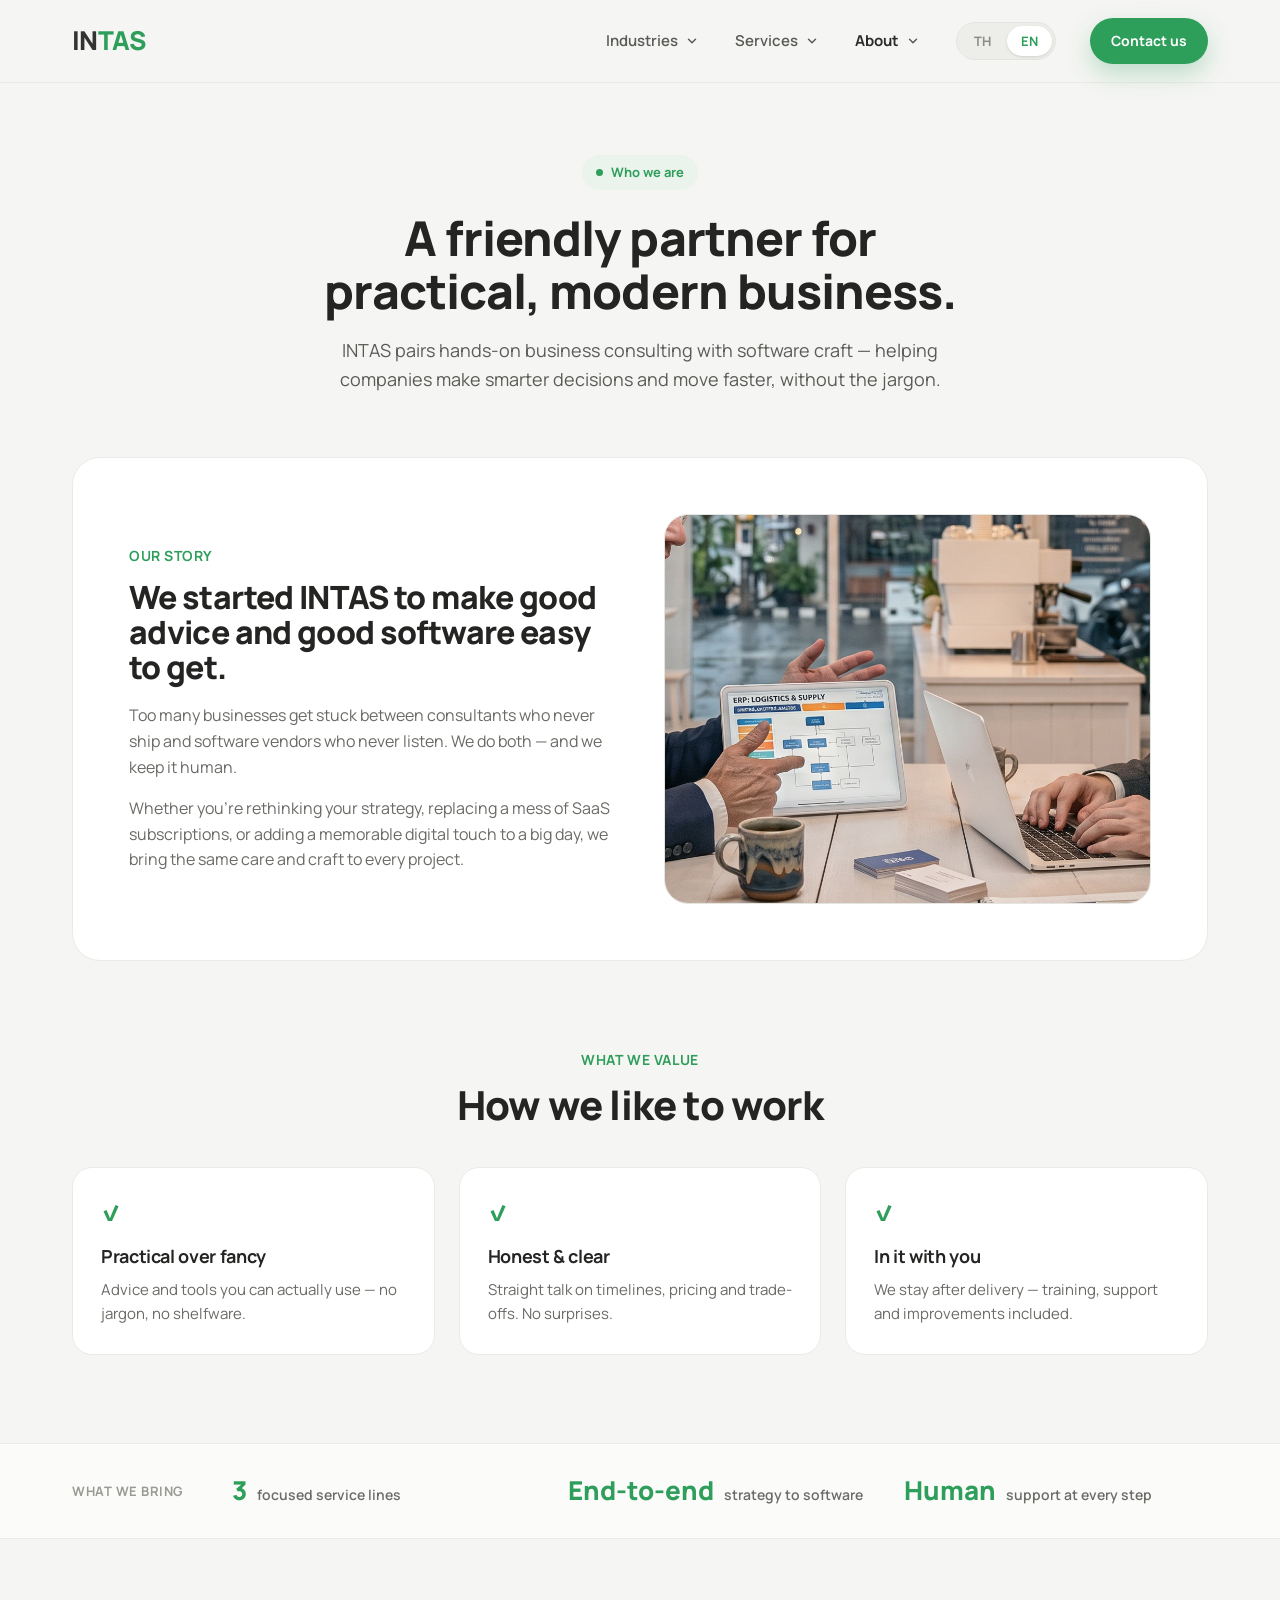
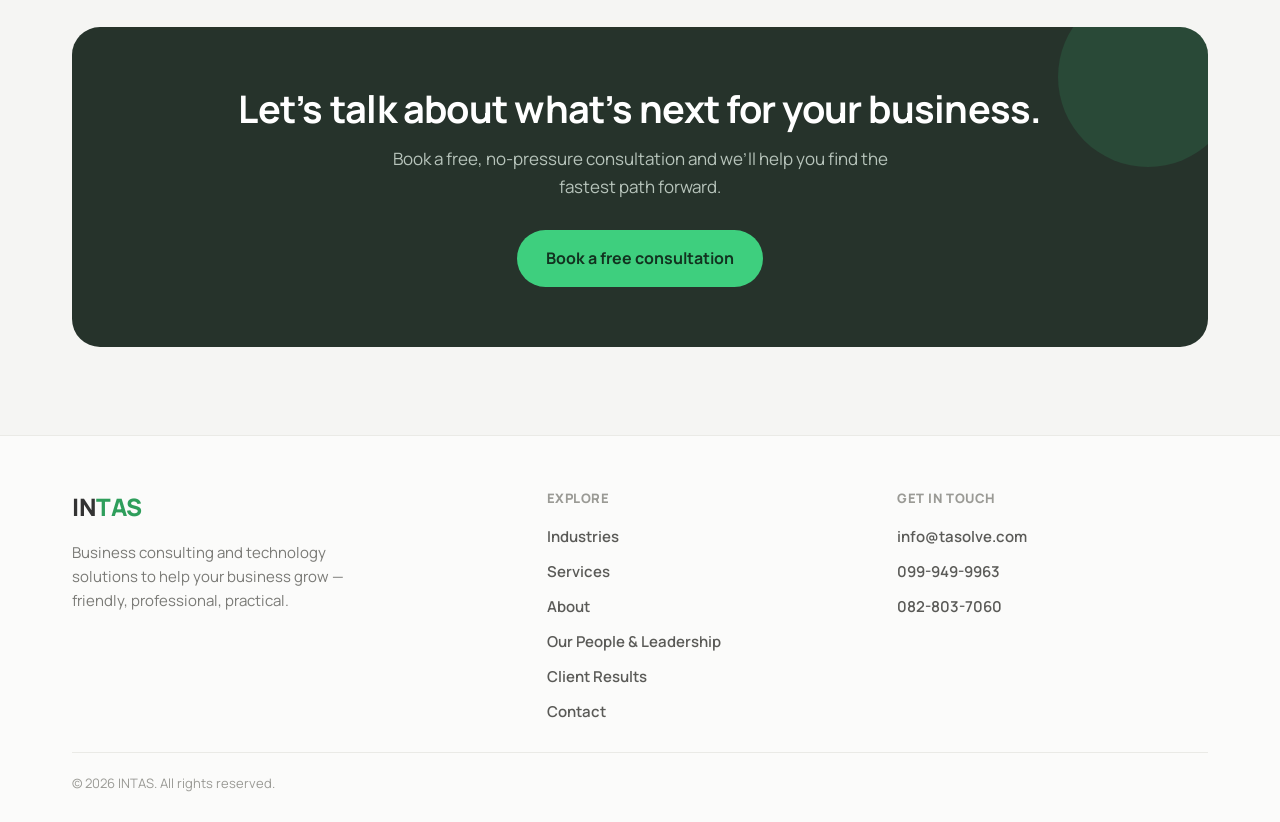
==== commit 8eec4eae: "Add CPN and Moshi Moshi work, audit service and industry coverage Client results - Central Pattana (" ====
--- a/site/about.html
+++ b/site/about.html
@@ -9,6 +9,7 @@
   <link rel="preconnect" href="https://fonts.gstatic.com" crossorigin>
   <link href="https://fonts.googleapis.com/css2?family=IBM+Plex+Sans+Thai:wght@400;500;600;700&family=Manrope:wght@400;500;600;700;800&display=swap" rel="stylesheet">
   <link rel="stylesheet" href="assets/css/styles.css">
+  <script>document.documentElement.className += " js";</script>
 </head>
 <body>
 <div class="page">
@@ -39,7 +40,7 @@
         </div>
         <div class="nav-item has-dropdown">
           <div class="nav-item-row">
-            <a href="services.html" class="nav-link" data-i18n="nav.services">Consulting Services</a>
+            <a href="services.html" class="nav-link" data-i18n="nav.services">Services</a>
             <button class="dropdown-toggle" aria-expanded="false" aria-haspopup="true" aria-label="Toggle services menu">
               <svg width="14" height="14" viewBox="0 0 24 24" fill="none" stroke="currentColor" stroke-width="2.5" stroke-linecap="round" stroke-linejoin="round"><path d="M6 9l6 6 6-6"/></svg>
             </button>
@@ -74,7 +75,7 @@
   </header>
 
   <!-- PAGE HERO -->
-  <section class="page-hero wrap">
+  <section class="page-hero wrap" data-reveal>
     <div class="badge" style="margin-left:auto;margin-right:auto;"><span class="dot"></span><span data-i18n="home.about.eyebrow">Who we are</span></div>
     <h1 data-i18n="about.hero.title">A friendly partner for practical, modern business.</h1>
     <p data-i18n="about.hero.text">INTAS pairs hands-on business consulting with software craft — helping companies make smarter decisions and move faster, without the jargon.</p>
@@ -82,7 +83,7 @@
 
   <!-- STORY -->
   <section id="what-we-do" class="wrap section-pad" style="padding-top:24px;">
-    <div class="panel">
+    <div class="panel" data-reveal>
       <div>
         <div class="eyebrow" data-i18n="about.story.eyebrow">Our story</div>
         <h2 class="h2" style="font-size:32px;margin-bottom:18px;" data-i18n="about.story.title">We started INTAS to make good advice and good software easy to get.</h2>
@@ -95,22 +96,22 @@
 
   <!-- VALUES -->
   <section id="what-we-believe" class="wrap section-pad" style="padding-top:0;">
-    <div class="center" style="margin-bottom:40px;">
+    <div class="center" style="margin-bottom:40px;" data-reveal>
       <div class="eyebrow" data-i18n="about.values.eyebrow">What we value</div>
       <h2 class="h2" data-i18n="about.values.title">How we like to work</h2>
     </div>
     <div class="value-grid">
-      <div class="value">
+      <div class="value" data-reveal>
         <div class="num">✓</div>
         <h3 data-i18n="about.v1.t">Practical over fancy</h3>
         <p data-i18n="about.v1.d">Advice and tools you can actually use — no jargon, no shelfware.</p>
       </div>
-      <div class="value">
+      <div class="value" data-reveal>
         <div class="num">✓</div>
         <h3 data-i18n="about.v2.t">Honest &amp; clear</h3>
         <p data-i18n="about.v2.d">Straight talk on timelines, pricing and trade-offs. No surprises.</p>
       </div>
-      <div class="value">
+      <div class="value" data-reveal>
         <div class="num">✓</div>
         <h3 data-i18n="about.v3.t">In it with you</h3>
         <p data-i18n="about.v3.d">We stay after delivery — training, support and improvements included.</p>
@@ -120,7 +121,7 @@
 
   <!-- STATS STRIP -->
   <section class="trust">
-    <div class="trust-inner wrap">
+    <div class="trust-inner wrap" data-reveal>
       <span class="label" data-i18n="about.stats.title">What we bring</span>
       <div class="stats">
         <div class="stat"><span class="big" data-i18n="trust.s1big">3</span><span class="sm" data-i18n="trust.s1">focused service lines</span></div>
@@ -132,7 +133,7 @@
 
   <!-- CTA BAND -->
   <section class="wrap section-pad">
-    <div class="cta-band">
+    <div class="cta-band" data-reveal>
       <h2 data-i18n="cta.title">Let’s talk about what’s next for your business.</h2>
       <p data-i18n="cta.text">Book a free, no-pressure consultation and we’ll help you find the fastest path forward.</p>
       <a href="contact.html" class="btn btn-bright" data-i18n="cta.btn">Book a free consultation</a>
@@ -150,7 +151,7 @@
         <div class="head" data-i18n="footer.explore">Explore</div>
         <div class="links">
           <a href="industries.html" data-i18n="nav.industries">Industries</a>
-          <a href="services.html" data-i18n="nav.services">Consulting Services</a>
+          <a href="services.html" data-i18n="nav.services">Services</a>
           <a href="about.html" data-i18n="nav.about">About</a>
           <a href="team.html" data-i18n="nav.about.people">Our People &amp; Leadership</a>
           <a href="results.html" data-i18n="nav.about.results">Client Results</a>
--- a/site/assets/css/styles.css
+++ b/site/assets/css/styles.css
@@ -61,7 +61,8 @@
 html[lang="th"] .badge, html[lang="th"] .eyebrow,
 html[lang="th"] .trust .label, html[lang="th"] .footer-col .head,
 html[lang="th"] .contact-item .k,
-html[lang="th"] .capabilities { letter-spacing: 0.01em; }
+html[lang="th"] .capabilities,
+html[lang="th"] .card-label { letter-spacing: 0.01em; }
 
 a { color: var(--green); text-decoration: none; transition: color .15s; }
 a:hover { color: var(--green-dk); }
@@ -252,7 +253,9 @@
 .float-card .t2 { font-size: 13px; color: #7A7A76; }
 
 /* ---------- home statement hero ---------- */
-.hero-statement { padding: 96px 32px 88px; }
+.hero-statement { position: relative; overflow: hidden; text-align: center; padding: 104px 32px 92px; }
+/* everything except the backdrop sits above it */
+.hero-statement > *:not(.hero-lattice) { position: relative; z-index: 1; }
 .statement {
   display: flex; flex-direction: column;
   font-size: clamp(42px, 7.2vw, 92px);
@@ -261,7 +264,9 @@
 }
 .statement .line-1 { color: var(--ink); }
 /* solid green first, so browsers without background-clip still read it */
-.statement .line-2 { color: var(--green); background-image: linear-gradient(96deg, #2E9E5B, #3ECF7E); }
+/* gradient stays above the 3:1 large-text floor at BOTH ends, including
+   where it crosses the densest part of the lattice (worst case 3.82:1) */
+.statement .line-2 { color: #24824A; background-image: linear-gradient(96deg, #186036, #24824A); }
 @supports ((-webkit-background-clip: text) or (background-clip: text)) {
   .statement .line-2 {
     -webkit-background-clip: text; background-clip: text;
@@ -270,16 +275,32 @@
 }
 .statement-lead {
   font-size: 20px; line-height: 1.6; color: var(--muted-2);
-  max-width: 60ch; margin: 0 0 38px;
+  max-width: 60ch; margin: 0 auto 38px;
 }
 .capabilities {
   list-style: none; margin: 46px 0 0; padding: 0;
-  display: flex; flex-wrap: wrap; align-items: center;
+  display: flex; flex-wrap: wrap; align-items: center; justify-content: center;
   font-size: 13px; font-weight: 700; letter-spacing: 0.08em;
   text-transform: uppercase; color: var(--faint);
 }
 .capabilities li { padding: 4px 20px; border-left: 1px solid var(--line-2); }
 .capabilities li:first-child { padding-left: 0; border-left: none; }
+
+/* rising node lattice behind the headline: nodes climb as they thin out */
+.hero-lattice {
+  position: absolute; inset: 0; width: 100%; height: 100%;
+  z-index: 0; pointer-events: none; opacity: .3;
+  /* fade out toward the top so the mark never crowds the headline */
+  -webkit-mask-image: linear-gradient(to top, #000 10%, rgba(0,0,0,.72) 62%, transparent 99%);
+          mask-image: linear-gradient(to top, #000 10%, rgba(0,0,0,.72) 62%, transparent 99%);
+  animation: lattice-in 1.2s ease .15s both;
+}
+.lattice-links line { stroke: var(--green); stroke-width: 1.1; opacity: .38; }
+.lattice-nodes circle { fill: var(--green); opacity: .45; }
+
+@keyframes lattice-in { from { opacity: 0; } to { opacity: .3; } }
+@keyframes node-pulse { 0%, 100% { opacity: .3; } 50% { opacity: .9; } }
+.lattice-nodes .pulse { animation: node-pulse 6s ease-in-out infinite; }
 
 /* one orchestrated entrance, not scattered effects */
 @keyframes statement-rise {
@@ -297,14 +318,21 @@
 
 @media (prefers-reduced-motion: reduce) {
   .statement .line-1, .statement .line-2, .statement-lead,
-  .hero-statement .btn, .capabilities { animation: none; }
+  .hero-statement .btn, .capabilities,
+  .hero-lattice, .lattice-nodes .pulse { animation: none; }
 }
 
 /* ---------- trust strip ---------- */
 .trust { border-top: 1px solid var(--line); border-bottom: 1px solid var(--line); background: var(--surface-2); }
-.trust-inner { padding: 26px 32px; display: flex; flex-wrap: wrap; gap: 40px; align-items: center; justify-content: space-between; }
+.trust-inner { padding: 26px 32px; display: flex; flex-wrap: wrap; gap: 16px 48px; align-items: center; }
 .trust .label { font-size: 13px; font-weight: 700; letter-spacing: 0.04em; text-transform: uppercase; color: var(--faint); }
-.trust .stats { display: flex; flex-wrap: wrap; gap: 40px; }
+.trust .label { flex: 0 0 auto; }
+/* grow into whatever room is left, then split it evenly, so the row
+   fills the width instead of hugging the left edge */
+.trust .stats {
+  flex: 1 1 460px;
+  display: grid; grid-template-columns: repeat(3, minmax(0, 1fr)); gap: 20px 32px;
+}
 .stat { display: flex; align-items: baseline; gap: 10px; }
 .stat .big { font-size: 26px; font-weight: 800; color: var(--green); }
 .stat .sm { font-size: 14px; color: var(--muted); font-weight: 600; }
@@ -314,7 +342,7 @@
 .grid-2 { display: grid; grid-template-columns: 1fr 1fr; gap: 24px; }
 .card {
   background: #fff; border: 1px solid var(--line); border-radius: var(--radius);
-  padding: 30px; display: flex; flex-direction: column; gap: 16px;
+  padding: 30px; display: flex; flex-direction: column; gap: 14px;
 }
 .card .icon {
   width: 52px; height: 52px; border-radius: 14px; background: var(--tint);
@@ -322,7 +350,23 @@
 }
 .card h3 { color: var(--ink); }
 .card p { font-size: 15px; line-height: 1.6; color: var(--muted); margin: 0; flex: 1; }
-.card .more { font-weight: 700; font-size: 14px; color: var(--green); }
+/* --green is ~3.1:1 at this size; --green-dk clears the 4.5:1 small-text floor */
+.card-label {
+  font-size: 13px; font-weight: 800; letter-spacing: .06em;
+  text-transform: uppercase; color: var(--green-dk); margin-top: 2px;
+}
+.card-claim { font-size: 21px; line-height: 1.28; font-weight: 800; color: var(--ink); margin: 0; }
+
+.proof { list-style: none; margin: 4px 0 0; padding: 0; display: flex; flex-direction: column; gap: 12px; flex: 1; }
+.proof li { display: flex; align-items: center; gap: 11px; font-size: 15px; color: var(--muted); line-height: 1.45; }
+.proof .pi {
+  flex: 0 0 auto; width: 28px; height: 28px; border-radius: 9px;
+  background: var(--tint); color: var(--green-dk);
+  display: flex; align-items: center; justify-content: center;
+}
+.proof b { color: var(--ink); font-weight: 800; }
+.card > .btn { align-self: flex-start; margin-top: 6px; }
+.card .more { font-weight: 700; font-size: 14px; color: var(--green-dk); }
 
 /* feature list inside cards */
 .ticks { list-style: none; padding: 0; margin: 0; display: flex; flex-direction: column; gap: 10px; }
@@ -347,6 +391,23 @@
 .cta-band h2 { color: #fff; font-size: 38px; line-height: 1.12; margin: 0 0 16px; position: relative; }
 .cta-band p { font-size: 17px; color: #B7C4BB; margin: 0 auto 30px; max-width: 520px; position: relative; }
 .cta-band .btn { position: relative; }
+
+/* ---------- scroll reveal ----------
+   Gated behind html.js, set by an inline script in <head>. Without JS the
+   class never lands, the hidden state never applies, and everything renders
+   normally rather than staying invisible forever. */
+html.js [data-reveal] {
+  opacity: 0; transform: translateY(16px);
+  transition: opacity .55s ease, transform .55s cubic-bezier(.2, .7, .3, 1);
+  will-change: opacity, transform;
+}
+/* drop the compositor hint once the element has arrived */
+html.js [data-reveal].is-in { opacity: 1; transform: none; will-change: auto; }
+
+@media (prefers-reduced-motion: reduce) {
+  html.js [data-reveal],
+  html.js [data-reveal].is-in { opacity: 1; transform: none; transition: none; }
+}
 
 /* ---------- footer ---------- */
 .site-footer { margin-top: auto; border-top: 1px solid var(--line); background: var(--surface-2); }
@@ -425,6 +486,7 @@
   .cta-band h2 { font-size: 30px; }
   .hero { grid-template-columns: 1fr; gap: 40px; padding: 56px 24px 50px; }
   .hero-statement { padding: 60px 24px 56px; }
+  .hero-lattice { opacity: .15; }
   .statement-lead { font-size: 18px; }
   .capabilities { font-size: 12px; }
   .grid-3, .value-grid { grid-template-columns: 1fr; }
@@ -468,8 +530,10 @@
 }
 
 @media (max-width: 560px) {
+  .trust .stats { grid-template-columns: 1fr; gap: 14px; }
   /* wrapping would strand a divider at the start of a line */
   .capabilities { gap: 10px 20px; }
+  .hero-lattice { opacity: .11; }
   .capabilities li { padding: 0; border-left: none; }
 
   .nav { padding: 16px 20px; }
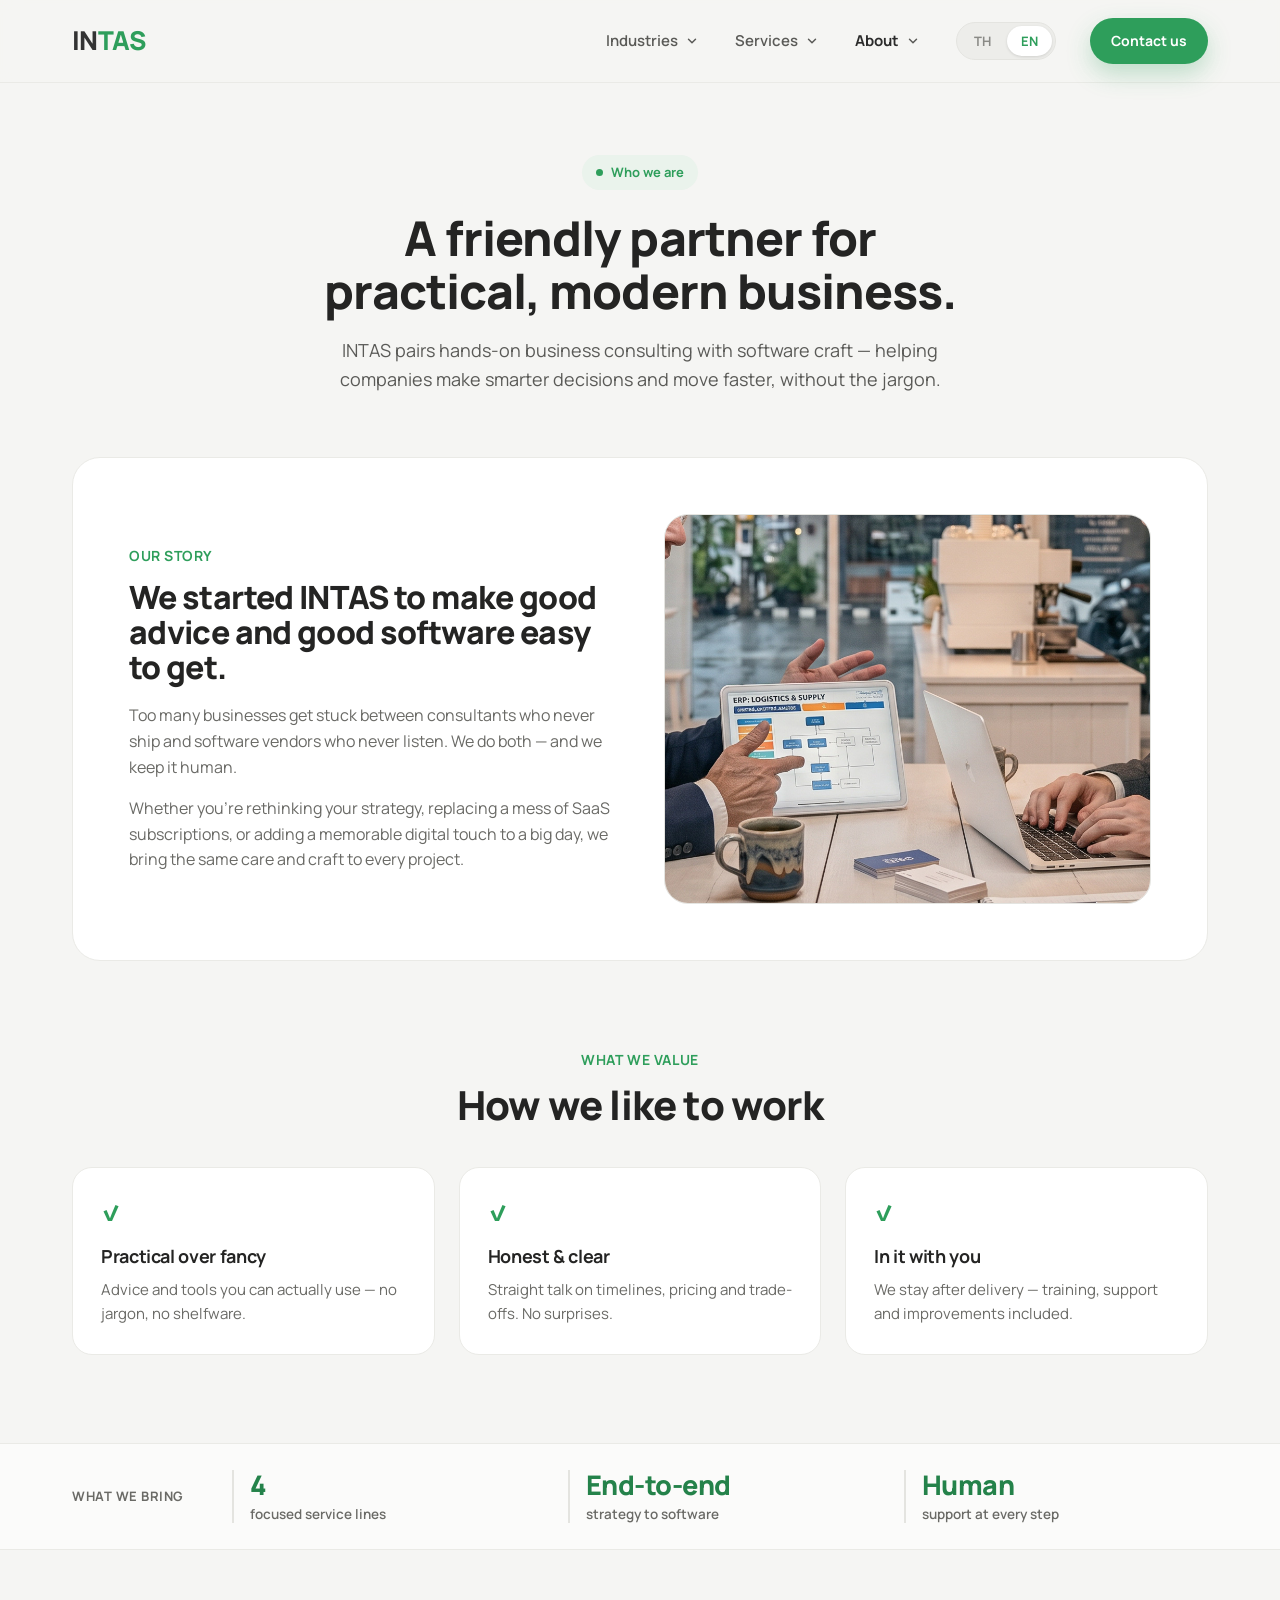
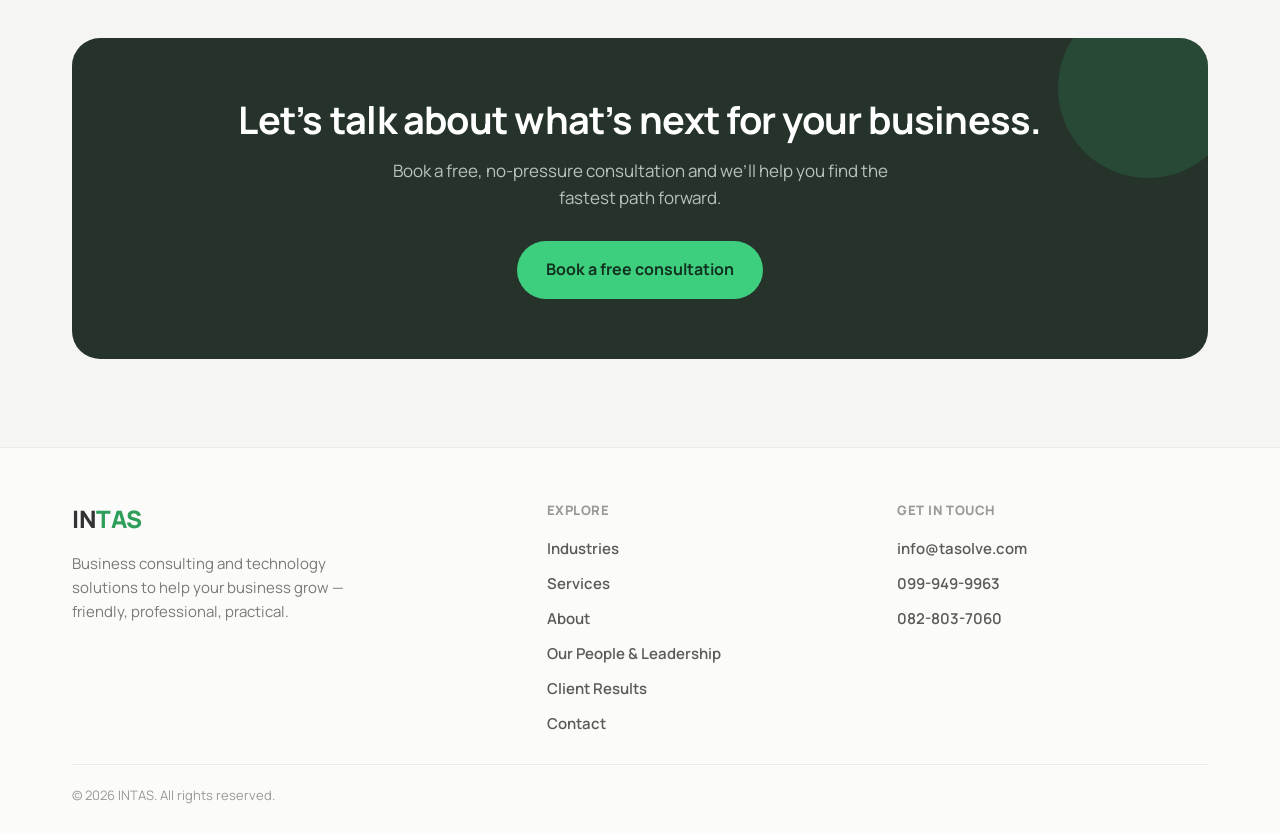
==== commit d7c98842: "Animate all four service lines, add the AI assistant line, fix the fold Services now runs four lines" ====
--- a/site/about.html
+++ b/site/about.html
@@ -48,7 +48,8 @@
           <div class="dropdown">
             <a href="services.html#consulting" data-i18n="services.s1.title">Business Consulting</a>
             <a href="services.html#software" data-i18n="services.s2.title">Custom Enterprise Software</a>
-            <a href="services.html#ewedding" data-i18n="services.s3.title">e-Wedding Cards &amp; Games</a>
+            <a href="services.html#assistant" data-i18n="services.s3.title">AI Customer Assistants</a>
+            <a href="services.html#ewedding" data-i18n="services.s4.title">e-Wedding Cards &amp; Games</a>
           </div>
         </div>
         <div class="nav-item has-dropdown">
@@ -124,7 +125,7 @@
     <div class="trust-inner wrap" data-reveal>
       <span class="label" data-i18n="about.stats.title">What we bring</span>
       <div class="stats">
-        <div class="stat"><span class="big" data-i18n="trust.s1big">3</span><span class="sm" data-i18n="trust.s1">focused service lines</span></div>
+        <div class="stat"><span class="big" data-i18n="trust.s1big">4</span><span class="sm" data-i18n="trust.s1">focused service lines</span></div>
         <div class="stat"><span class="big" data-i18n="trust.s2big">End-to-end</span><span class="sm" data-i18n="trust.s2">strategy to software</span></div>
         <div class="stat"><span class="big" data-i18n="trust.s3big">Human</span><span class="sm" data-i18n="trust.s3">support at every step</span></div>
       </div>
--- a/site/assets/css/styles.css
+++ b/site/assets/css/styles.css
@@ -146,7 +146,7 @@
 .dropdown-2col { display: grid; grid-template-columns: 1fr 1fr; min-width: 500px; }
 
 /* sticky header must not cover the heading we jump to */
-#consulting, #software, #ewedding,
+#consulting, #software, #assistant, #ewedding,
 #what-we-do, #what-we-believe,
 #retail, #fnb, #realestate, #financial, #fmcg, #transport { scroll-margin-top: 104px; }
 
@@ -253,7 +253,19 @@
 .float-card .t2 { font-size: 13px; color: #7A7A76; }
 
 /* ---------- home statement hero ---------- */
-.hero-statement { position: relative; overflow: hidden; text-align: center; padding: 104px 32px 92px; }
+.hero-statement {
+  position: relative; overflow: hidden;
+  text-align: center; padding: 104px 32px 92px;
+  /* own the first screen, so the punchline stands alone and the trust strip
+     lands just below the fold */
+  /* header is 83px on desktop, 75px on mobile; subtracting less than the
+     smaller of the two keeps the strip below the fold on both */
+  min-height: calc(100vh - 70px);
+  min-height: calc(100svh - 70px);
+  display: flex; flex-direction: column; justify-content: center;
+}
+/* a stretched flex child would blow the pill button out to full width */
+.hero-statement > .btn { align-self: center; }
 /* everything except the backdrop sits above it */
 .hero-statement > *:not(.hero-lattice) { position: relative; z-index: 1; }
 .statement {
@@ -289,16 +301,18 @@
 /* rising node lattice behind the headline: nodes climb as they thin out */
 .hero-lattice {
   position: absolute; inset: 0; width: 100%; height: 100%;
-  z-index: 0; pointer-events: none; opacity: .3;
-  /* fade out toward the top so the mark never crowds the headline */
-  -webkit-mask-image: linear-gradient(to top, #000 10%, rgba(0,0,0,.72) 62%, transparent 99%);
-          mask-image: linear-gradient(to top, #000 10%, rgba(0,0,0,.72) 62%, transparent 99%);
+  z-index: 0; pointer-events: none; opacity: .46;
+  /* The lattice is brightest below the copy and thins sharply through the
+     headline band, which is what buys the signals their visibility without
+     eating into the headline's contrast. */
+  -webkit-mask-image: linear-gradient(to top, #000 0%, rgba(0,0,0,.92) 26%, rgba(0,0,0,.34) 58%, transparent 92%);
+          mask-image: linear-gradient(to top, #000 0%, rgba(0,0,0,.92) 26%, rgba(0,0,0,.34) 58%, transparent 92%);
   animation: lattice-in 1.2s ease .15s both;
 }
 .lattice-links line { stroke: var(--green); stroke-width: 1.1; opacity: .38; }
 .lattice-nodes circle { fill: var(--green); opacity: .45; }
 
-@keyframes lattice-in { from { opacity: 0; } to { opacity: .3; } }
+@keyframes lattice-in { from { opacity: 0; } to { opacity: .46; } }
 @keyframes node-pulse { 0%, 100% { opacity: .3; } 50% { opacity: .9; } }
 .lattice-nodes .pulse { animation: node-pulse 6s ease-in-out infinite; }
 
@@ -325,7 +339,7 @@
 /* ---------- trust strip ---------- */
 .trust { border-top: 1px solid var(--line); border-bottom: 1px solid var(--line); background: var(--surface-2); }
 .trust-inner { padding: 26px 32px; display: flex; flex-wrap: wrap; gap: 16px 48px; align-items: center; }
-.trust .label { font-size: 13px; font-weight: 700; letter-spacing: 0.04em; text-transform: uppercase; color: var(--faint); }
+.trust .label { font-size: 13px; font-weight: 700; letter-spacing: 0.04em; text-transform: uppercase; color: var(--muted); }
 .trust .label { flex: 0 0 auto; }
 /* grow into whatever room is left, then split it evenly, so the row
    fills the width instead of hugging the left edge */
@@ -333,12 +347,23 @@
   flex: 1 1 460px;
   display: grid; grid-template-columns: repeat(3, minmax(0, 1fr)); gap: 20px 32px;
 }
-.stat { display: flex; align-items: baseline; gap: 10px; }
-.stat .big { font-size: 26px; font-weight: 800; color: var(--green); }
-.stat .sm { font-size: 14px; color: var(--muted); font-weight: 600; }
+/* Stacked, not inline: side by side, a one-glyph value like "4" reads far
+   smaller than a word like "End-to-end", and the labels wrap unevenly.
+   On its own line every value carries the same weight and none of them break. */
+.stat {
+  display: flex; flex-direction: column; gap: 5px;
+  padding-left: 16px; border-left: 2px solid var(--line-2);
+}
+.stat .big {
+  font-size: 27px; font-weight: 800; line-height: 1.08; color: var(--green-dk);
+  white-space: nowrap; letter-spacing: -0.02em;
+}
+.stat .sm { font-size: 13.5px; line-height: 1.4; color: var(--muted); font-weight: 600; }
 
 /* ---------- cards grid ---------- */
-.grid-3 { display: grid; grid-template-columns: repeat(3,1fr); gap: 24px; }
+/* four service lines: 4-up on wide screens, 2x2 in the middle, stacked on phones */
+.grid-4 { display: grid; grid-template-columns: repeat(4, minmax(0, 1fr)); gap: 20px; }
+@media (max-width: 1180px) { .grid-4 { grid-template-columns: repeat(2, minmax(0, 1fr)); gap: 24px; } }
 .grid-2 { display: grid; grid-template-columns: 1fr 1fr; gap: 24px; }
 .card {
   background: #fff; border: 1px solid var(--line); border-radius: var(--radius);
@@ -354,6 +379,9 @@
 .card-label {
   font-size: 13px; font-weight: 800; letter-spacing: .06em;
   text-transform: uppercase; color: var(--green-dk); margin-top: 2px;
+  /* longer labels wrap to two lines; reserving both keeps every card's
+     claim starting on the same baseline across the row */
+  line-height: 1.35; min-height: 2.7em;
 }
 .card-claim { font-size: 21px; line-height: 1.28; font-weight: 800; color: var(--ink); margin: 0; }
 
@@ -486,10 +514,10 @@
   .cta-band h2 { font-size: 30px; }
   .hero { grid-template-columns: 1fr; gap: 40px; padding: 56px 24px 50px; }
   .hero-statement { padding: 60px 24px 56px; }
-  .hero-lattice { opacity: .15; }
+  .hero-lattice { opacity: .26; }
   .statement-lead { font-size: 18px; }
   .capabilities { font-size: 12px; }
-  .grid-3, .value-grid { grid-template-columns: 1fr; }
+  .value-grid { grid-template-columns: 1fr; }
   .people-grid, .results-grid, .industries-grid { grid-template-columns: 1fr; }
   .grid-2 { grid-template-columns: 1fr; }
   .panel { grid-template-columns: 1fr; padding: 36px; }
@@ -545,3 +573,306 @@
   .contact-panel, .panel { padding: 26px; }
   .float-card { left: 0; bottom: -18px; }
 }
+
+/* ---------- chat demo (services: conversational AI) ----------
+   A looping illustration of the assistant answering. Sequencing lives in
+   main.js; without it every bubble simply renders, which reads fine. */
+.chat-demo {
+  background: var(--surface-2); border: 1px solid var(--line);
+  border-radius: var(--radius-lg); overflow: hidden; box-shadow: var(--shadow-sm);
+}
+.chat-head {
+  display: flex; align-items: center; gap: 12px;
+  padding: 14px 18px; background: var(--surface); border-bottom: 1px solid var(--line);
+}
+.chat-avatar {
+  width: 34px; height: 34px; border-radius: 11px; flex: 0 0 auto;
+  background: var(--green-dk); color: #fff; display: grid; place-items: center;
+}
+.chat-name { font-size: 14px; font-weight: 800; color: var(--ink); line-height: 1.2; }
+.chat-status { display: flex; align-items: center; gap: 6px; font-size: 12px; color: var(--muted); margin-top: 2px; }
+.chat-dot {
+  width: 7px; height: 7px; border-radius: 50%; background: var(--green);
+  flex: 0 0 auto; animation: chat-pulse 2.6s ease-out infinite;
+}
+@keyframes chat-pulse {
+  0%   { box-shadow: 0 0 0 0 rgba(46,158,91,0.45); }
+  70%  { box-shadow: 0 0 0 7px rgba(46,158,91,0); }
+  100% { box-shadow: 0 0 0 0 rgba(46,158,91,0); }
+}
+.chat-time { margin-left: auto; font-size: 12px; font-weight: 700; color: var(--muted); white-space: nowrap; }
+
+.chat-body { padding: 18px; display: flex; flex-direction: column; gap: 10px; }
+
+/* typing indicator and the reply it precedes share one cell, so the
+   hand-off is a crossfade rather than a height jump */
+.slot { display: grid; justify-items: start; }
+.slot > * { grid-area: 1 / 1; }
+
+.bubble {
+  max-width: 84%; padding: 11px 15px; font-size: 14.5px; line-height: 1.5;
+  border-radius: 16px;
+}
+.bubble.me  { align-self: flex-end; background: var(--green-dk); color: #fff; border-bottom-right-radius: 5px; }
+.bubble.bot { align-self: flex-start; background: var(--surface); color: var(--ink); border: 1px solid var(--line); border-bottom-left-radius: 5px; }
+
+.typing {
+  display: flex; gap: 5px; align-items: center; padding: 14px 16px;
+  background: var(--surface); border: 1px solid var(--line);
+  border-radius: 16px; border-bottom-left-radius: 5px;
+}
+.typing i { width: 6px; height: 6px; border-radius: 50%; background: var(--muted); }
+
+/* hidden state only applies once JS is driving the sequence */
+html.js .chat-demo [data-step] {
+  opacity: 0; transform: translateY(9px);
+  transition: opacity .36s ease, transform .36s cubic-bezier(.2, .7, .3, 1);
+}
+html.js .chat-demo [data-step].show { opacity: 1; transform: none; }
+html.js .chat-demo .typing i { animation: typing-bounce 1.25s ease-in-out infinite; }
+html.js .chat-demo .typing i:nth-child(2) { animation-delay: .16s; }
+html.js .chat-demo .typing i:nth-child(3) { animation-delay: .32s; }
+@keyframes typing-bounce {
+  0%, 60%, 100% { transform: translateY(0);    opacity: .4; }
+  30%           { transform: translateY(-4px); opacity: 1; }
+}
+
+.chat-caption { margin: 14px 4px 0; font-size: 13px; line-height: 1.6; color: var(--muted); }
+
+@media (prefers-reduced-motion: reduce) {
+  .chat-dot { animation: none; box-shadow: 0 0 0 3px rgba(46,158,91,0.20); }
+  html.js .chat-demo [data-step] { opacity: 1; transform: none; transition: none; }
+  html.js .chat-demo .typing { display: none; }
+  html.js .chat-demo .typing i { animation: none; }
+}
+
+@media (max-width: 560px) {
+  .chat-body { padding: 14px; }
+  .bubble { font-size: 14px; max-width: 90%; }
+  .chat-time { display: none; }
+}
+
+html[lang="th"] .bubble { line-height: 1.75; }
+
+/* ---------- e-wedding invitation mockup ----------
+   Deliberately off-brand: it stands in for client work, so it carries the
+   invitation's own oxblood-and-cream palette rather than the INTAS green.
+   Tokens are scoped to the component so nothing leaks out. */
+.invite-mock {
+  --inv-ink:    #FEFBF4;   /* cream */
+  --inv-deep:   #7A1A10;   /* oxblood */
+  --inv-muted:  #6B565C;
+  --inv-dim:    rgba(254,251,244,0.62);
+  --inv-glass:  rgba(30,20,20,0.44);
+  --inv-edge:   rgba(254,251,244,0.16);
+  font-family: 'Prompt', 'IBM Plex Sans Thai', system-ui, sans-serif;
+}
+.invite-screen {
+  position: relative; overflow: hidden;
+  max-width: 336px; margin: 0 auto;   /* the invitation is a phone page */
+  border-radius: 26px; padding: 22px 18px 20px;
+  background: radial-gradient(120% 80% at 20% 0%, #4A2F2C 0%, #2A1C1E 45%, #1A1214 100%);
+  box-shadow: var(--shadow-lg), inset 0 0 0 1px rgba(254,251,244,0.07);
+}
+/* warm bloom standing in for the couple photograph behind the glass */
+.invite-glow {
+  position: absolute; inset: -30% -20% auto -20%; height: 90%;
+  background:
+    radial-gradient(46% 52% at 30% 40%, rgba(214,150,120,0.34), transparent 70%),
+    radial-gradient(40% 46% at 74% 26%, rgba(160,90,80,0.30), transparent 72%);
+  filter: blur(8px); pointer-events: none;
+  animation: inv-drift 18s ease-in-out infinite alternate;
+}
+@keyframes inv-drift {
+  from { transform: translate3d(-2%, 0, 0) scale(1); }
+  to   { transform: translate3d(3%, 2%, 0) scale(1.08); }
+}
+.invite-lang {
+  position: relative; z-index: 1;
+  display: inline-flex; gap: 2px; padding: 3px; margin-left: auto;
+  border-radius: 999px; background: rgba(20,14,14,0.5);
+  border: 1px solid var(--inv-edge); float: right;
+  font-size: 10px; font-weight: 500; color: var(--inv-dim);
+}
+.invite-lang span { padding: 3px 9px; border-radius: 999px; }
+.invite-lang .on { background: var(--inv-deep); color: var(--inv-ink); }
+
+.invite-body { position: relative; z-index: 1; clear: both; padding-top: 12px; }
+.invite-eyebrow {
+  margin: 0 0 6px; text-align: center;
+  font-size: 11px; font-weight: 300; color: var(--inv-dim);
+}
+.invite-names {
+  text-align: center; color: var(--inv-ink);
+  font-size: 30px; font-weight: 500; line-height: 1.15; margin-bottom: 16px;
+}
+
+.invite-card {
+  background: var(--inv-glass); border: 1px solid var(--inv-edge);
+  border-radius: 16px; padding: 13px 15px; margin-bottom: 10px;
+  -webkit-backdrop-filter: blur(9px); backdrop-filter: blur(9px);
+}
+.invite-mini {
+  display: flex; align-items: center; gap: 6px;
+  font-size: 10px; font-weight: 500; letter-spacing: .04em;
+  text-transform: uppercase; color: var(--inv-dim); margin-bottom: 9px;
+}
+.invite-count { text-align: center; }
+.invite-count .invite-mini { justify-content: center; }
+.invite-clock { display: flex; justify-content: center; gap: 14px; }
+.invite-clock span { display: flex; flex-direction: column; align-items: center; min-width: 40px; }
+.invite-clock b {
+  font-size: 22px; font-weight: 500; color: var(--inv-ink); line-height: 1;
+  font-variant-numeric: tabular-nums;
+}
+.invite-clock i { font-style: normal; font-size: 9px; color: var(--inv-dim); margin-top: 4px; }
+
+.invite-row {
+  display: flex; align-items: center; justify-content: space-between; gap: 12px;
+  padding: 6px 0; font-size: 12px; color: var(--inv-ink); font-weight: 300;
+}
+.invite-row + .invite-row { border-top: 1px solid rgba(254,251,244,0.09); }
+.invite-row b { font-weight: 500; color: #E8A99A; font-variant-numeric: tabular-nums; }
+.invite-note { margin: 8px 0 0; font-size: 9.5px; line-height: 1.5; color: var(--inv-dim); }
+
+.invite-cta { background: rgba(254,251,244,0.93); border-color: transparent; text-align: center; margin-bottom: 0; }
+.invite-cta p { margin: 0 0 10px; font-size: 12px; font-weight: 400; color: #3A2A2C; }
+.invite-btn {
+  display: inline-flex; align-items: center; gap: 7px;
+  background: var(--inv-deep); color: var(--inv-ink);
+  font-size: 11.5px; font-weight: 500; padding: 9px 18px; border-radius: 999px;
+}
+
+/* the load sequence: each block rises as the invitation opens */
+html.js .invite-mock [data-inv] {
+  opacity: 0; transform: translateY(12px);
+  transition: opacity .6s ease, transform .6s cubic-bezier(.2, .7, .3, 1);
+}
+html.js .invite-mock [data-inv].show { opacity: 1; transform: none; }
+
+@media (prefers-reduced-motion: reduce) {
+  .invite-glow { animation: none; }
+  html.js .invite-mock [data-inv] { opacity: 1; transform: none; transition: none; }
+}
+
+@media (max-width: 560px) {
+  .invite-clock { gap: 10px; }
+  .invite-names { font-size: 26px; }
+}
+
+html[lang="th"] .invite-names { line-height: 1.25; }
+.invite-mock .chat-caption { max-width: 336px; margin-left: auto; margin-right: auto; text-align: center; }
+
+/* ---------- service mockups (01 feasibility model, 02 ledger) ----------
+   Same chrome as the chat demo so all four service panels read as a family. */
+.mock {
+  background: var(--surface-2); border: 1px solid var(--line);
+  border-radius: var(--radius-lg); overflow: hidden; box-shadow: var(--shadow-sm);
+}
+.mock-head {
+  display: flex; align-items: center; gap: 12px;
+  padding: 13px 18px; background: var(--surface); border-bottom: 1px solid var(--line);
+}
+.mock-title { font-size: 13px; font-weight: 800; color: var(--ink); }
+.mock-tabs {
+  margin-left: auto; display: inline-flex; gap: 2px; padding: 3px;
+  background: #EDEDEA; border: 1px solid var(--line-2); border-radius: 999px;
+}
+.mock-tabs span {
+  padding: 4px 10px; border-radius: 999px; font-size: 11px; font-weight: 700;
+  color: var(--muted); transition: background .3s ease, color .3s ease;
+}
+.mock-tabs span.on { background: #fff; color: var(--green-dk); box-shadow: 0 1px 3px rgba(0,0,0,0.10); }
+.mock-live { margin-left: auto; display: inline-flex; align-items: center; gap: 7px; font-size: 12px; font-weight: 700; color: var(--muted); }
+.mock-live i {
+  width: 7px; height: 7px; border-radius: 50%; background: var(--green);
+  animation: chat-pulse 2.6s ease-out infinite;
+}
+.mock-body { padding: 20px 18px; }
+
+/* --- 01: the figures re-solve when the scenario changes --- */
+.figs { display: grid; grid-template-columns: repeat(3, 1fr); gap: 14px; margin-bottom: 22px; }
+.figs > div { display: flex; flex-wrap: wrap; align-items: baseline; gap: 2px; }
+.figs b {
+  font-size: 26px; font-weight: 800; color: var(--ink); line-height: 1;
+  font-variant-numeric: tabular-nums;
+}
+.figs s { text-decoration: none; font-size: 13px; font-weight: 800; color: var(--green-dk); }
+.figs i { flex: 1 0 100%; font-style: normal; font-size: 11px; font-weight: 700; letter-spacing: .05em; text-transform: uppercase; color: var(--muted); margin-top: 6px; }
+
+.bars-label { font-size: 11px; font-weight: 700; letter-spacing: .05em; text-transform: uppercase; color: var(--muted); margin-bottom: 10px; }
+.bars { display: flex; align-items: flex-end; gap: 8px; height: 96px; }
+.bars span {
+  flex: 1; border-radius: 6px 6px 3px 3px;
+  height: calc(var(--h, .5) * 100%);
+  background: linear-gradient(180deg, var(--green) 0%, var(--green-dk) 100%);
+  transition: height .85s cubic-bezier(.2, .7, .3, 1);
+}
+.bars span:last-child { background: linear-gradient(180deg, var(--green-br) 0%, var(--green) 100%); }
+
+/* --- 02: rows match one at a time, the total climbs --- */
+.led-total { display: flex; align-items: baseline; justify-content: space-between; gap: 12px; margin-bottom: 16px; }
+.led-total i { font-style: normal; font-size: 11px; font-weight: 700; letter-spacing: .05em; text-transform: uppercase; color: var(--muted); }
+.led-total b { font-size: 25px; font-weight: 800; color: var(--ink); font-variant-numeric: tabular-nums; }
+.led-rows { list-style: none; margin: 0 0 14px; padding: 0; display: flex; flex-direction: column; }
+.led-rows li {
+  display: flex; align-items: center; gap: 10px;
+  padding: 9px 0; border-top: 1px solid var(--line);
+  font-size: 13px; color: var(--muted); font-variant-numeric: tabular-nums;
+}
+.led-rows em { font-style: normal; margin-left: auto; color: var(--ink); font-weight: 700; }
+.led-rows b {
+  width: 20px; height: 20px; border-radius: 50%; flex: 0 0 auto;
+  display: grid; place-items: center; font-size: 11px;
+  background: var(--tint); color: var(--green-dk);
+}
+.led-foot { display: flex; align-items: center; justify-content: space-between; gap: 12px; font-size: 12px; color: var(--muted); }
+.led-foot b { color: var(--ink); font-weight: 800; font-variant-numeric: tabular-nums; }
+.led-foot .clean { color: var(--green-dk); font-weight: 700; }
+
+/* hidden states only apply once JS is driving them */
+html.js .mock-ledger .led-rows li { opacity: 0; transform: translateY(6px); transition: opacity .4s ease, transform .4s ease; }
+html.js .mock-ledger .led-rows li.show { opacity: 1; transform: none; }
+html.js .mock-ledger .led-rows b { transform: scale(0); transition: transform .32s cubic-bezier(.34, 1.56, .64, 1); }
+html.js .mock-ledger .led-rows li.tick b { transform: scale(1); }
+
+@media (prefers-reduced-motion: reduce) {
+  .mock-live i { animation: none; box-shadow: 0 0 0 3px rgba(46,158,91,0.20); }
+  .bars span { transition: none; }
+  html.js .mock-ledger .led-rows li,
+  html.js .mock-ledger .led-rows li.show { opacity: 1; transform: none; transition: none; }
+  html.js .mock-ledger .led-rows b { transform: scale(1); transition: none; }
+}
+
+@media (max-width: 560px) {
+  .mock-body { padding: 16px 14px; }
+  /* Thai scenario labels wrap inside their pills at this width, so give the
+     tabs their own row rather than squeezing them beside the title */
+  .mock-head { flex-wrap: wrap; gap: 10px; }
+  .mock-tabs { margin-left: 0; width: 100%; justify-content: space-between; }
+  .mock-tabs span { white-space: nowrap; }
+  .figs { gap: 10px; }
+  .figs b { font-size: 21px; }
+  .bars { height: 76px; gap: 6px; }
+  .led-total b { font-size: 21px; }
+  .led-rows li { font-size: 12px; }
+}
+
+html[lang="th"] .mock-tabs span, html[lang="th"] .figs i,
+html[lang="th"] .bars-label, html[lang="th"] .led-total i { letter-spacing: 0.01em; }
+
+/* travelling signals along the hero lattice: the network is thinking */
+.lattice-flow line {
+  stroke: var(--green-br); stroke-width: 2.6; stroke-linecap: round;
+  fill: none; stroke-dasharray: 14 260; stroke-dashoffset: 274;
+  animation: lattice-signal 5.2s linear infinite;
+}
+@keyframes lattice-signal { to { stroke-dashoffset: 0; } }
+@media (prefers-reduced-motion: reduce) {
+  .lattice-flow { display: none; }
+}
+
+/* last word on the card grid, so it beats the 2-up rule above */
+@media (max-width: 560px) {
+  .grid-4 { grid-template-columns: 1fr; }
+}
